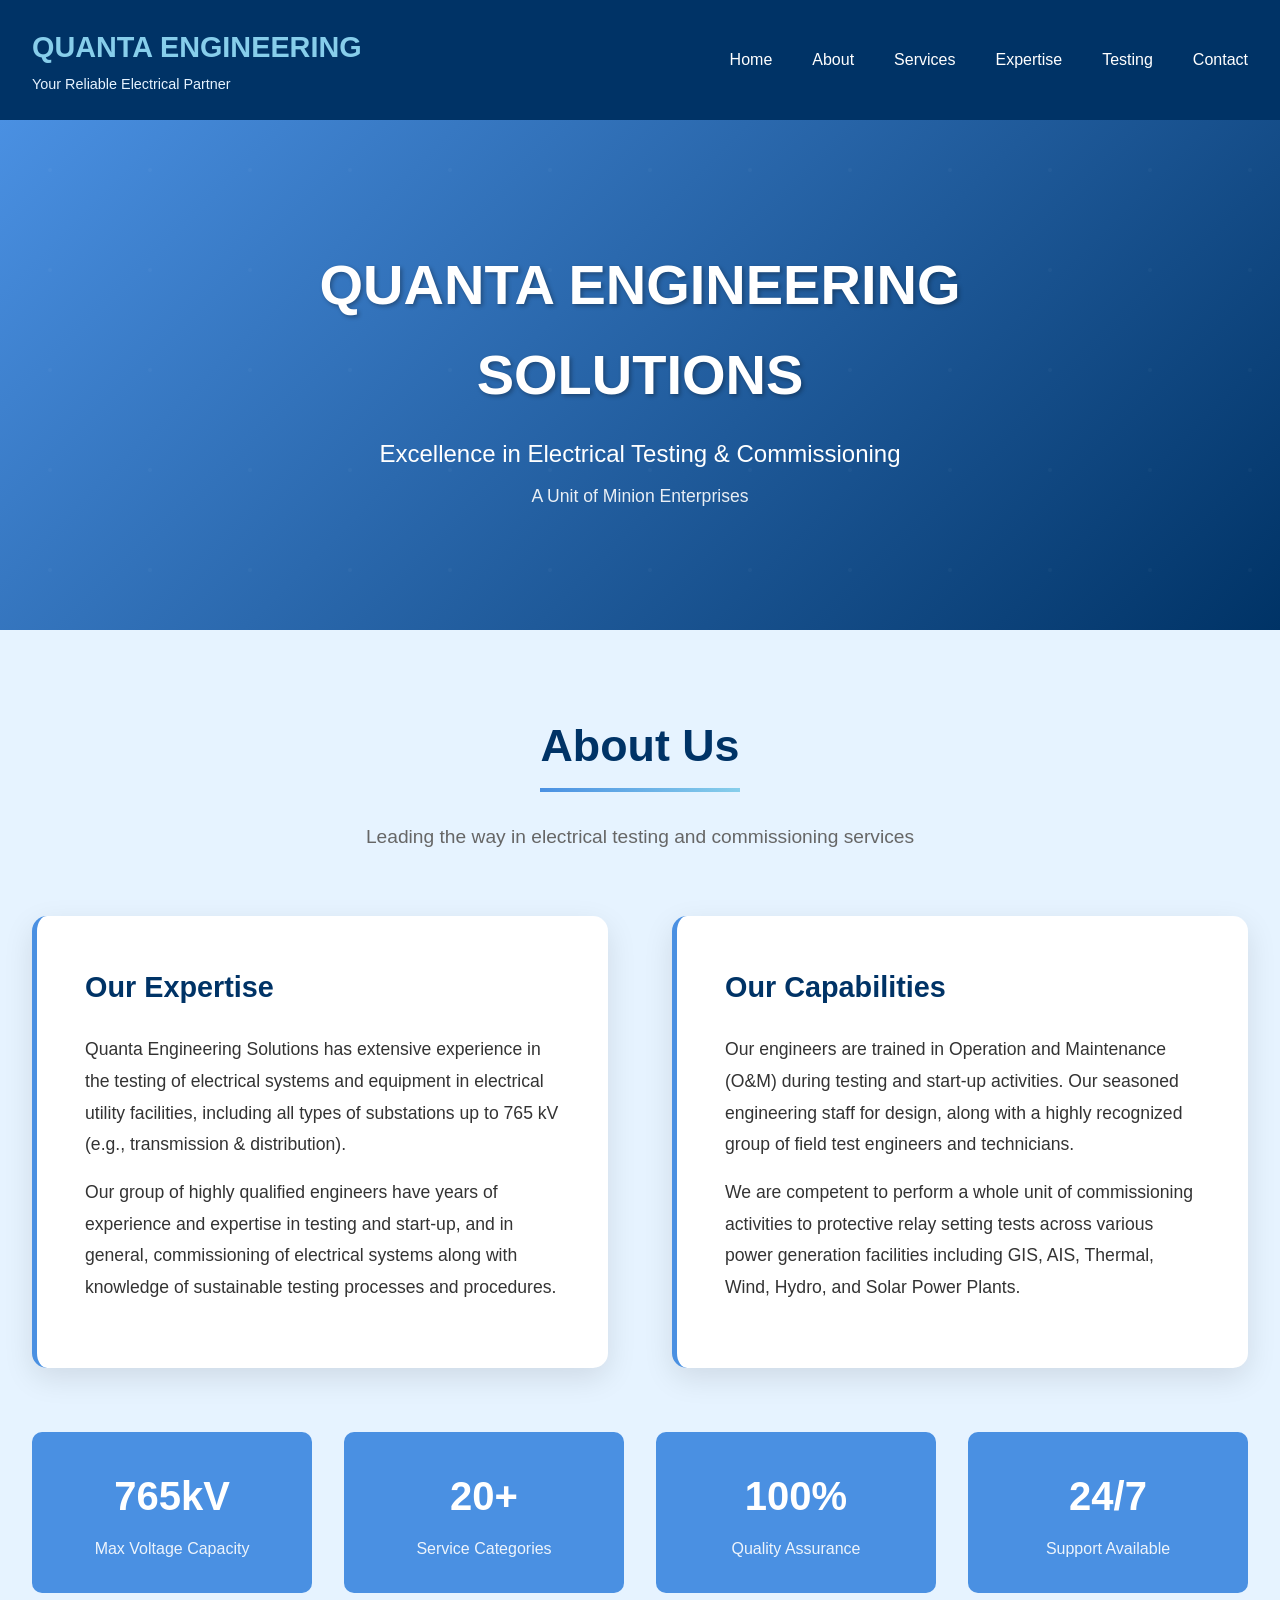
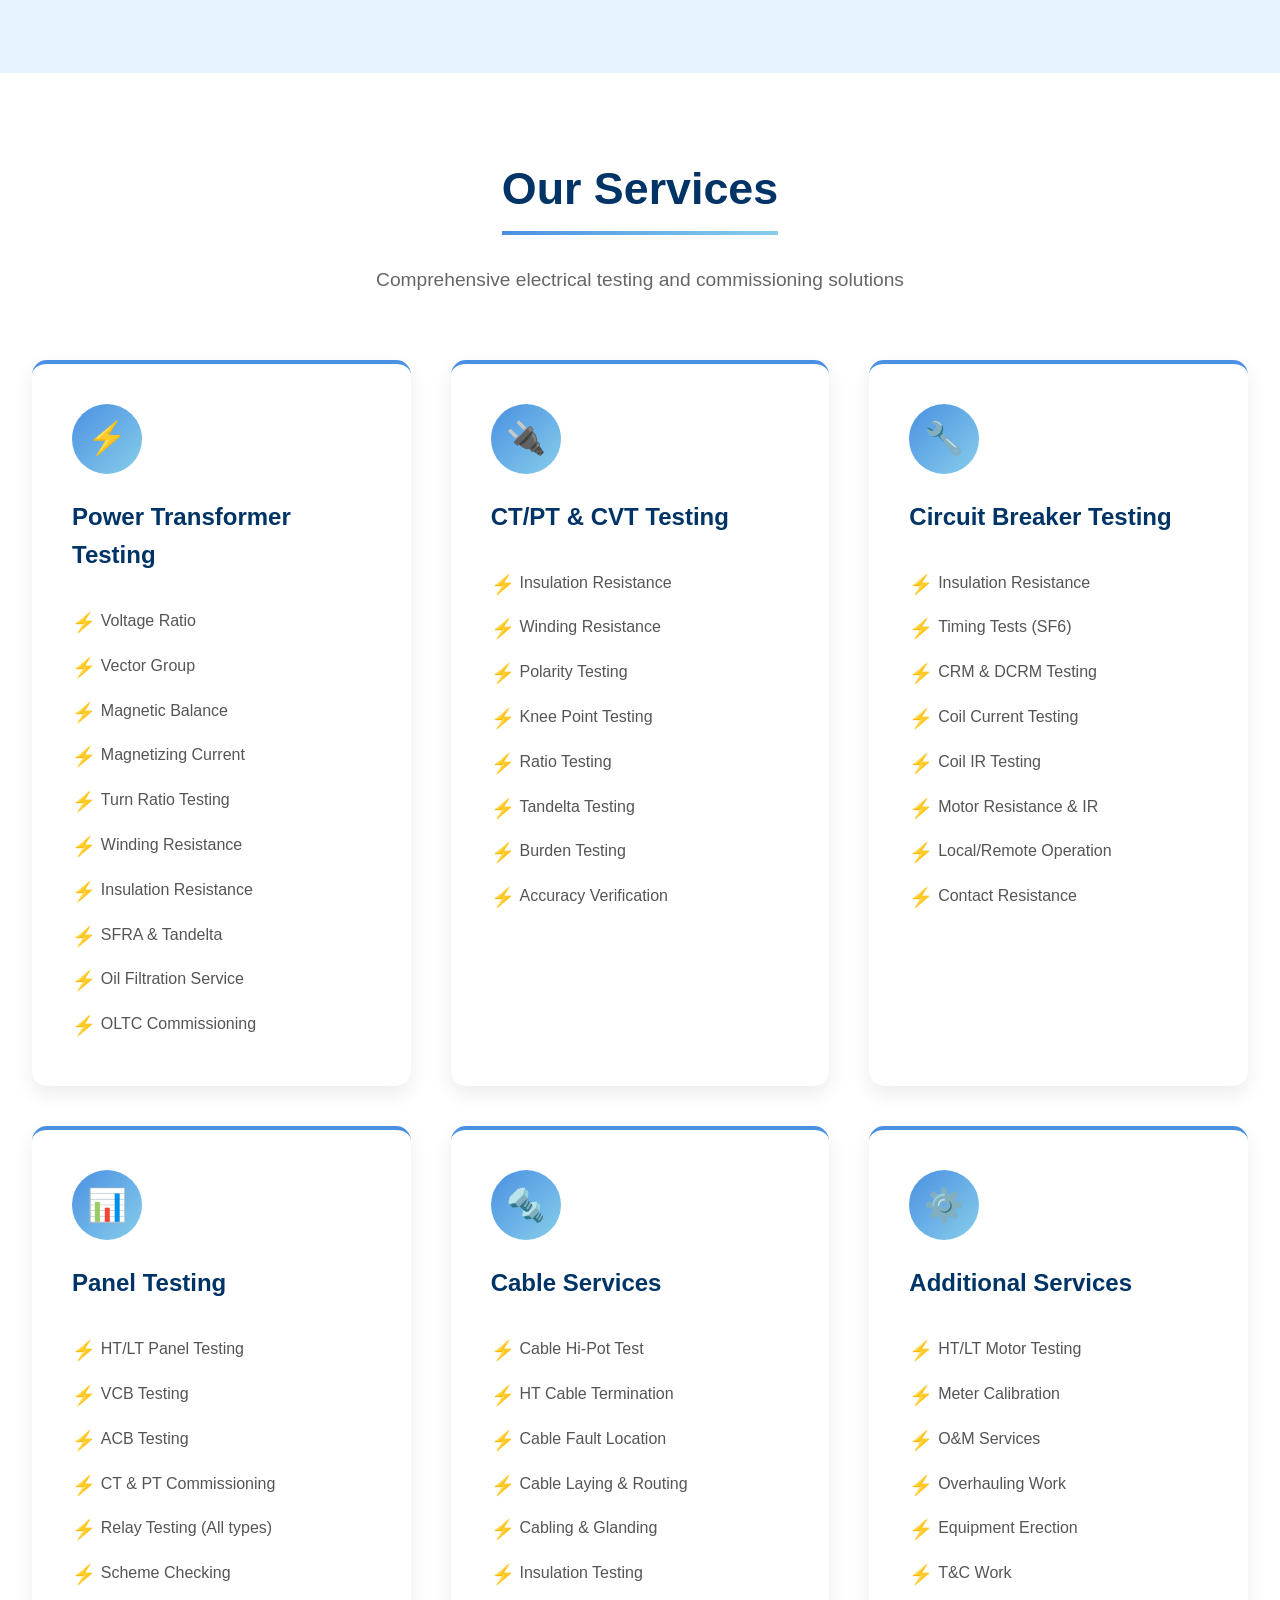
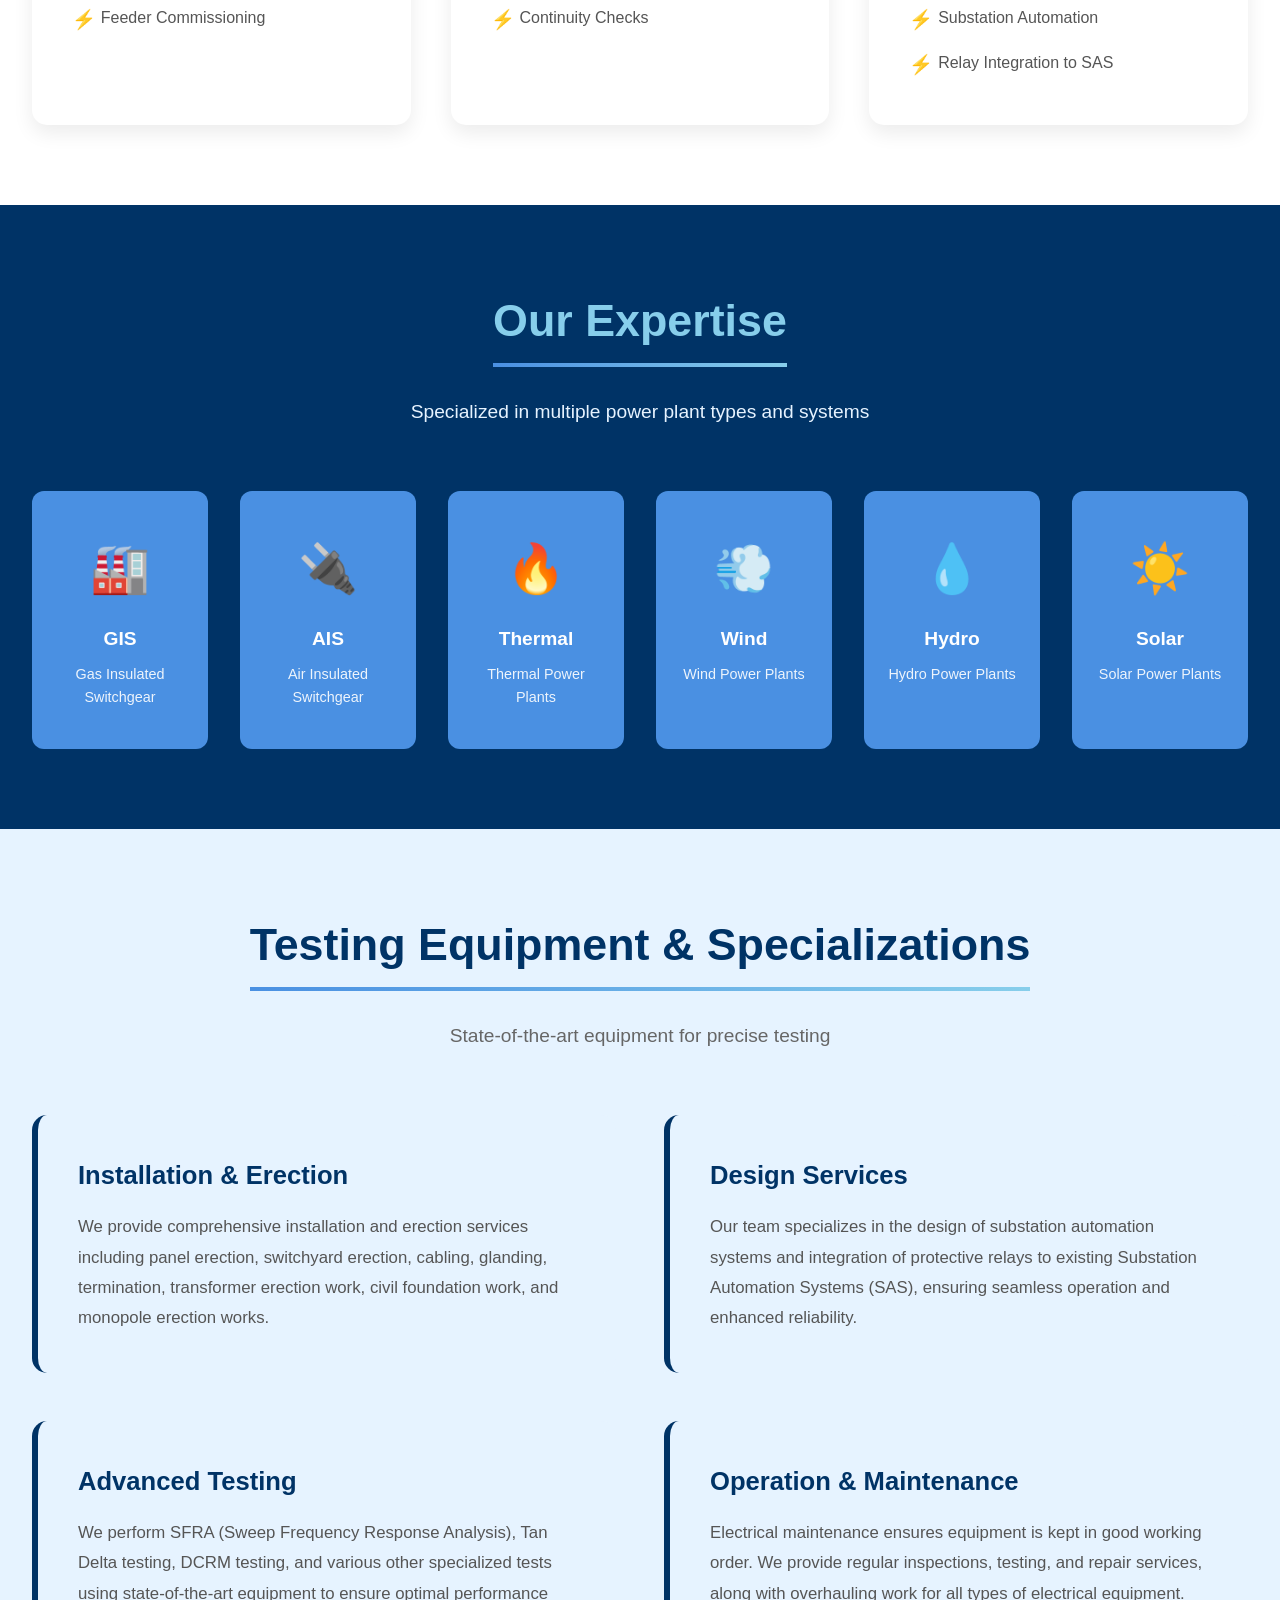
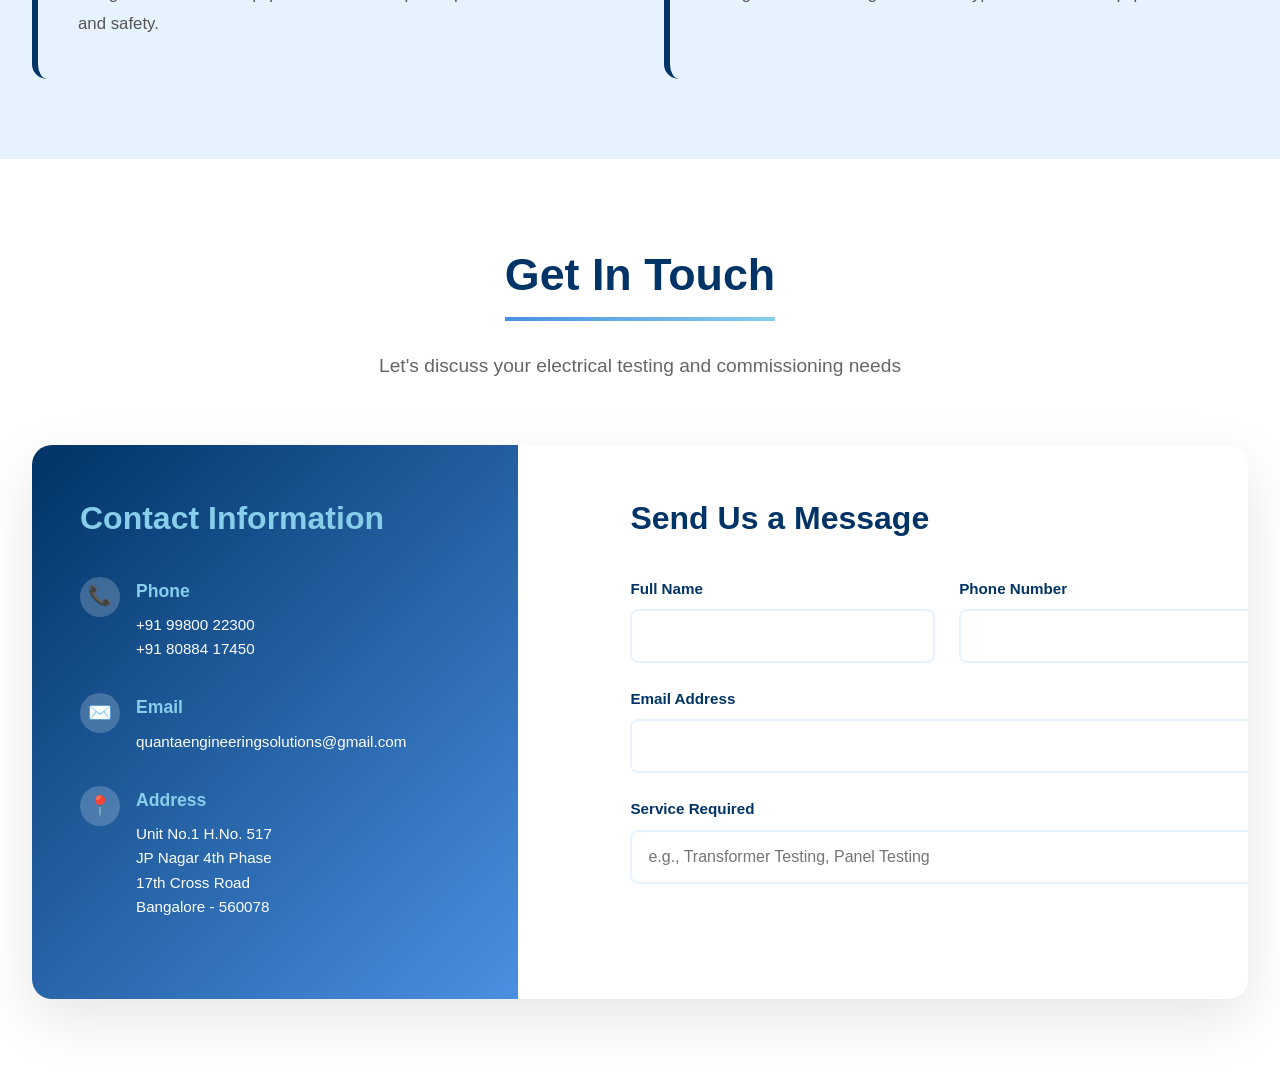
==== quanta_engineering_website.html @ c6c2fc0b "Add files via upload" ====
<!DOCTYPE html>
<html lang="en">
<head>
    <meta charset="UTF-8">
    <meta name="viewport" content="width=device-width, initial-scale=1.0">
    <title>Quanta Engineering Solutions - Your Reliable Electrical Partner</title>
    <style>
        * {
            margin: 0;
            padding: 0;
            box-sizing: border-box;
        }

        :root {
            --dark-blue: #003366;
            --light-blue: #4A90E2;
            --sky-blue: #87CEEB;
            --pale-blue: #E6F3FF;
            --white: #FFFFFF;
        }

        body {
            font-family: 'Segoe UI', Tahoma, Geneva, Verdana, sans-serif;
            line-height: 1.6;
            color: #333;
        }

        .header {
            background: var(--dark-blue);
            color: white;
            padding: 1.5rem 0;
            box-shadow: 0 4px 6px rgba(0,0,0,0.1);
        }

        .nav-container {
            max-width: 1400px;
            margin: 0 auto;
            padding: 0 2rem;
            display: flex;
            justify-content: space-between;
            align-items: center;
            flex-wrap: wrap;
        }

        .logo-section {
            display: flex;
            flex-direction: column;
        }

        .logo {
            font-size: 1.8rem;
            font-weight: bold;
            color: var(--sky-blue);
        }

        .tagline {
            font-size: 0.9rem;
            color: var(--pale-blue);
            margin-top: 0.2rem;
        }

        .nav-menu {
            display: flex;
            list-style: none;
            gap: 2.5rem;
        }

        .nav-menu a {
            color: white;
            text-decoration: none;
            font-weight: 500;
            transition: color 0.3s;
            padding: 0.5rem 0;
            border-bottom: 2px solid transparent;
        }

        .nav-menu a:hover {
            color: var(--sky-blue);
            border-bottom-color: var(--sky-blue);
        }

        .hero {
            background: linear-gradient(135deg, var(--light-blue) 0%, var(--dark-blue) 100%);
            color: white;
            padding: 120px 2rem;
            text-align: center;
            position: relative;
            overflow: hidden;
        }

        .hero::before {
            content: '';
            position: absolute;
            top: 0;
            left: 0;
            right: 0;
            bottom: 0;
            background: url('data:image/svg+xml,<svg width="100" height="100" xmlns="http://www.w3.org/2000/svg"><circle cx="50" cy="50" r="2" fill="rgba(255,255,255,0.1)"/></svg>');
            opacity: 0.3;
        }

        .hero-content {
            position: relative;
            z-index: 1;
            max-width: 900px;
            margin: 0 auto;
        }

        .hero h1 {
            font-size: 3.5rem;
            margin-bottom: 1rem;
            animation: slideInLeft 1s;
            text-shadow: 2px 2px 4px rgba(0,0,0,0.3);
        }

        .hero .subtitle {
            font-size: 1.5rem;
            margin-bottom: 0.5rem;
            animation: slideInRight 1s;
        }

        .hero .unit {
            font-size: 1.1rem;
            opacity: 0.9;
            animation: fadeIn 1.5s;
        }

        .section-alt {
            background: var(--pale-blue);
        }

        .section-dark {
            background: var(--dark-blue);
            color: white;
        }

        .section-light {
            background: white;
        }

        .container {
            max-width: 1400px;
            margin: 0 auto;
            padding: 5rem 2rem;
        }

        .section-header {
            text-align: center;
            margin-bottom: 4rem;
        }

        .section-title {
            font-size: 2.8rem;
            margin-bottom: 1rem;
            color: var(--dark-blue);
            position: relative;
            display: inline-block;
        }

        .section-dark .section-title {
            color: var(--sky-blue);
        }

        .section-title::after {
            content: '';
            position: absolute;
            bottom: -10px;
            left: 0;
            right: 0;
            height: 4px;
            background: linear-gradient(90deg, var(--light-blue), var(--sky-blue));
        }

        .section-subtitle {
            font-size: 1.2rem;
            color: #666;
            margin-top: 1.5rem;
        }

        .section-dark .section-subtitle {
            color: var(--pale-blue);
        }

        .about-layout {
            display: grid;
            grid-template-columns: 1fr 1fr;
            gap: 4rem;
            align-items: start;
        }

        .about-card {
            background: white;
            padding: 3rem;
            border-radius: 15px;
            box-shadow: 0 10px 30px rgba(0,0,0,0.1);
            border-left: 5px solid var(--light-blue);
            transition: transform 0.3s;
        }

        .about-card:hover {
            transform: translateY(-10px);
        }

        .about-card h3 {
            color: var(--dark-blue);
            font-size: 1.8rem;
            margin-bottom: 1.5rem;
        }

        .about-card p {
            font-size: 1.1rem;
            line-height: 1.8;
            margin-bottom: 1rem;
        }

        .stats-grid {
            display: grid;
            grid-template-columns: repeat(4, 1fr);
            gap: 2rem;
            margin-top: 4rem;
        }

        .stat-card {
            background: var(--light-blue);
            color: white;
            padding: 2rem;
            border-radius: 10px;
            text-align: center;
            transition: background 0.3s;
        }

        .stat-card:hover {
            background: var(--dark-blue);
        }

        .stat-number {
            font-size: 2.5rem;
            font-weight: bold;
            margin-bottom: 0.5rem;
        }

        .stat-label {
            font-size: 1rem;
            opacity: 0.9;
        }

        .services-layout {
            display: grid;
            grid-template-columns: repeat(3, 1fr);
            gap: 2.5rem;
        }

        .service-box {
            background: white;
            padding: 2.5rem;
            border-radius: 15px;
            box-shadow: 0 8px 20px rgba(0,0,0,0.08);
            transition: all 0.3s;
            border-top: 4px solid var(--light-blue);
        }

        .service-box:hover {
            transform: translateY(-15px);
            box-shadow: 0 15px 35px rgba(74, 144, 226, 0.3);
            border-top-color: var(--dark-blue);
        }

        .service-icon {
            width: 70px;
            height: 70px;
            background: linear-gradient(135deg, var(--light-blue), var(--sky-blue));
            border-radius: 50%;
            display: flex;
            align-items: center;
            justify-content: center;
            margin-bottom: 1.5rem;
            font-size: 2rem;
            color: white;
        }

        .service-box h3 {
            color: var(--dark-blue);
            font-size: 1.5rem;
            margin-bottom: 1.5rem;
        }

        .service-box ul {
            list-style: none;
            padding: 0;
        }

        .service-box li {
            padding: 0.6rem 0;
            padding-left: 1.8rem;
            position: relative;
            color: #555;
            font-size: 1rem;
        }

        .service-box li::before {
            content: '⚡';
            position: absolute;
            left: 0;
            color: var(--light-blue);
            font-size: 1.2rem;
        }

        .expertise-grid {
            display: grid;
            grid-template-columns: repeat(6, 1fr);
            gap: 2rem;
        }

        .expertise-box {
            background: var(--light-blue);
            padding: 2.5rem 1.5rem;
            border-radius: 12px;
            text-align: center;
            transition: all 0.3s;
            cursor: pointer;
        }

        .expertise-box:hover {
            background: var(--sky-blue);
            transform: scale(1.1);
        }

        .expertise-icon {
            font-size: 3rem;
            margin-bottom: 1rem;
        }

        .expertise-box h3 {
            font-size: 1.2rem;
            margin-bottom: 0.5rem;
        }

        .expertise-box p {
            font-size: 0.9rem;
            opacity: 0.9;
        }

        .testing-section {
            display: grid;
            grid-template-columns: 1fr 1fr;
            gap: 3rem;
            margin-top: 3rem;
        }

        .testing-card {
            background: var(--pale-blue);
            padding: 2.5rem;
            border-radius: 15px;
            border-left: 6px solid var(--dark-blue);
        }

        .testing-card h3 {
            color: var(--dark-blue);
            font-size: 1.6rem;
            margin-bottom: 1rem;
        }

        .testing-card p {
            color: #555;
            line-height: 1.8;
            font-size: 1.05rem;
        }

        .contact-wrapper {
            display: grid;
            grid-template-columns: 40% 60%;
            gap: 4rem;
            background: white;
            border-radius: 20px;
            overflow: hidden;
            box-shadow: 0 20px 60px rgba(0,0,0,0.1);
        }

        .contact-info-section {
            background: linear-gradient(135deg, var(--dark-blue), var(--light-blue));
            color: white;
            padding: 3rem;
            display: flex;
            flex-direction: column;
            justify-content: center;
        }

        .contact-info-section h3 {
            font-size: 2rem;
            margin-bottom: 2rem;
            color: var(--sky-blue);
        }

        .contact-detail {
            margin-bottom: 2rem;
            display: flex;
            align-items: start;
            gap: 1rem;
        }

        .contact-icon {
            width: 40px;
            height: 40px;
            background: rgba(255,255,255,0.2);
            border-radius: 50%;
            display: flex;
            align-items: center;
            justify-content: center;
            font-size: 1.2rem;
            flex-shrink: 0;
        }

        .contact-detail-content h4 {
            font-size: 1.1rem;
            margin-bottom: 0.5rem;
            color: var(--sky-blue);
        }

        .contact-detail-content p {
            font-size: 0.95rem;
            line-height: 1.6;
        }

        .contact-form-section {
            padding: 3rem;
        }

        .contact-form-section h3 {
            color: var(--dark-blue);
            font-size: 2rem;
            margin-bottom: 2rem;
        }

        .form-grid {
            display: grid;
            grid-template-columns: 1fr 1fr;
            gap: 1.5rem;
        }

        .form-group {
            margin-bottom: 1.5rem;
        }

        .form-group.full-width {
            grid-column: 1 / -1;
        }

        .form-group label {
            display: block;
            margin-bottom: 0.5rem;
            color: var(--dark-blue);
            font-weight: 600;
            font-size: 0.95rem;
        }

        .form-group input,
        .form-group textarea {
            width: 100%;
            padding: 1rem;
            border: 2px solid var(--pale-blue);
            border-radius: 8px;
            font-size: 1rem;
            transition: all 0.3s;
            font-family: inherit;
        }

        .form-group input:focus,
        .form-group textarea:focus {
            outline: none;
            border-color: var(--light-blue);
            box-shadow: 0 0 0 3px rgba(74, 144, 226, 0.1);
        }

        .form-group textarea {
            resize: vertical;
            min-height: 120px;
        }

        .submit-btn {
            background: linear-gradient(135deg, var(--light-blue), var(--dark-blue));
            color: white;
            padding: 1.2rem 3rem;
            border: none;
            border-radius: 8px;
            font-size: 1.1rem;
            font-weight: 600;
            cursor: pointer;
            transition: all 0.3s;
            width: 100%;
        }

        .submit-btn:hover {
            transform: translateY(-3px);
            box-shadow: 0 10px 25px rgba(74, 144, 226, 0.4);
        }

        .footer {
            background: var(--dark-blue);
            color: white;
            padding: 3rem 2rem;
        }

        .footer-content {
            max-width: 1400px;
            margin: 0 auto;
            text-align: center;
        }

        .footer-top {
            display: grid;
            grid-template-columns: repeat(3, 1fr);
            gap: 3rem;
            margin-bottom: 2rem;
            text-align: left;
        }

        .footer-section h4 {
            color: var(--sky-blue);
            margin-bottom: 1rem;
            font-size: 1.2rem;
        }

        .footer-section p,
        .footer-section li {
            font-size: 0.95rem;
            line-height: 1.8;
            opacity: 0.9;
        }

        .footer-section ul {
            list-style: none;
        }

        .footer-bottom {
            border-top: 1px solid rgba(255,255,255,0.1);
            padding-top: 2rem;
            margin-top: 2rem;
        }

        @keyframes slideInLeft {
            from {
                opacity: 0;
                transform: translateX(-50px);
            }
            to {
                opacity: 1;
                transform: translateX(0);
            }
        }

        @keyframes slideInRight {
            from {
                opacity: 0;
                transform: translateX(50px);
            }
            to {
                opacity: 1;
                transform: translateX(0);
            }
        }

        @keyframes fadeIn {
            from { opacity: 0; }
            to { opacity: 1; }
        }

        @media (max-width: 1200px) {
            .services-layout {
                grid-template-columns: repeat(2, 1fr);
            }
            
            .expertise-grid {
                grid-template-columns: repeat(3, 1fr);
            }
        }

        @media (max-width: 768px) {
            .nav-menu {
                gap: 1rem;
                font-size: 0.9rem;
            }

            .hero h1 {
                font-size: 2.2rem;
            }

            .hero .subtitle {
                font-size: 1.2rem;
            }

            .about-layout,
            .testing-section,
            .contact-wrapper {
                grid-template-columns: 1fr;
            }

            .services-layout {
                grid-template-columns: 1fr;
            }

            .stats-grid {
                grid-template-columns: repeat(2, 1fr);
            }

            .expertise-grid {
                grid-template-columns: repeat(2, 1fr);
            }

            .footer-top {
                grid-template-columns: 1fr;
            }

            .form-grid {
                grid-template-columns: 1fr;
            }
        }
    </style>
</head>
<body>
    <header class="header">
        <nav class="nav-container">
            <div class="logo-section">
                <div class="logo">QUANTA ENGINEERING</div>
                <div class="tagline">Your Reliable Electrical Partner</div>
            </div>
            <ul class="nav-menu">
                <li><a href="#home">Home</a></li>
                <li><a href="#about">About</a></li>
                <li><a href="#services">Services</a></li>
                <li><a href="#expertise">Expertise</a></li>
                <li><a href="#testing">Testing</a></li>
                <li><a href="#contact">Contact</a></li>
            </ul>
        </nav>
    </header>

    <section id="home" class="hero">
        <div class="hero-content">
            <h1>QUANTA ENGINEERING SOLUTIONS</h1>
            <p class="subtitle">Excellence in Electrical Testing & Commissioning</p>
            <p class="unit">A Unit of Minion Enterprises</p>
        </div>
    </section>

    <section id="about" class="section-alt">
        <div class="container">
            <div class="section-header">
                <h2 class="section-title">About Us</h2>
                <p class="section-subtitle">Leading the way in electrical testing and commissioning services</p>
            </div>
            
            <div class="about-layout">
                <div class="about-card">
                    <h3>Our Expertise</h3>
                    <p>Quanta Engineering Solutions has extensive experience in the testing of electrical systems and equipment in electrical utility facilities, including all types of substations up to 765 kV (e.g., transmission & distribution).</p>
                    <p>Our group of highly qualified engineers have years of experience and expertise in testing and start-up, and in general, commissioning of electrical systems along with knowledge of sustainable testing processes and procedures.</p>
                </div>

                <div class="about-card">
                    <h3>Our Capabilities</h3>
                    <p>Our engineers are trained in Operation and Maintenance (O&M) during testing and start-up activities. Our seasoned engineering staff for design, along with a highly recognized group of field test engineers and technicians.</p>
                    <p>We are competent to perform a whole unit of commissioning activities to protective relay setting tests across various power generation facilities including GIS, AIS, Thermal, Wind, Hydro, and Solar Power Plants.</p>
                </div>
            </div>

            <div class="stats-grid">
                <div class="stat-card">
                    <div class="stat-number">765kV</div>
                    <div class="stat-label">Max Voltage Capacity</div>
                </div>
                <div class="stat-card">
                    <div class="stat-number">20+</div>
                    <div class="stat-label">Service Categories</div>
                </div>
                <div class="stat-card">
                    <div class="stat-number">100%</div>
                    <div class="stat-label">Quality Assurance</div>
                </div>
                <div class="stat-card">
                    <div class="stat-number">24/7</div>
                    <div class="stat-label">Support Available</div>
                </div>
            </div>
        </div>
    </section>

    <section id="services" class="section-light">
        <div class="container">
            <div class="section-header">
                <h2 class="section-title">Our Services</h2>
                <p class="section-subtitle">Comprehensive electrical testing and commissioning solutions</p>
            </div>

            <div class="services-layout">
                <div class="service-box">
                    <div class="service-icon">⚡</div>
                    <h3>Power Transformer Testing</h3>
                    <ul>
                        <li>Voltage Ratio</li>
                        <li>Vector Group</li>
                        <li>Magnetic Balance</li>
                        <li>Magnetizing Current</li>
                        <li>Turn Ratio Testing</li>
                        <li>Winding Resistance</li>
                        <li>Insulation Resistance</li>
                        <li>SFRA & Tandelta</li>
                        <li>Oil Filtration Service</li>
                        <li>OLTC Commissioning</li>
                    </ul>
                </div>

                <div class="service-box">
                    <div class="service-icon">🔌</div>
                    <h3>CT/PT & CVT Testing</h3>
                    <ul>
                        <li>Insulation Resistance</li>
                        <li>Winding Resistance</li>
                        <li>Polarity Testing</li>
                        <li>Knee Point Testing</li>
                        <li>Ratio Testing</li>
                        <li>Tandelta Testing</li>
                        <li>Burden Testing</li>
                        <li>Accuracy Verification</li>
                    </ul>
                </div>

                <div class="service-box">
                    <div class="service-icon">🔧</div>
                    <h3>Circuit Breaker Testing</h3>
                    <ul>
                        <li>Insulation Resistance</li>
                        <li>Timing Tests (SF6)</li>
                        <li>CRM & DCRM Testing</li>
                        <li>Coil Current Testing</li>
                        <li>Coil IR Testing</li>
                        <li>Motor Resistance & IR</li>
                        <li>Local/Remote Operation</li>
                        <li>Contact Resistance</li>
                    </ul>
                </div>

                <div class="service-box">
                    <div class="service-icon">📊</div>
                    <h3>Panel Testing</h3>
                    <ul>
                        <li>HT/LT Panel Testing</li>
                        <li>VCB Testing</li>
                        <li>ACB Testing</li>
                        <li>CT & PT Commissioning</li>
                        <li>Relay Testing (All types)</li>
                        <li>Scheme Checking</li>
                        <li>Feeder Commissioning</li>
                    </ul>
                </div>

                <div class="service-box">
                    <div class="service-icon">🔩</div>
                    <h3>Cable Services</h3>
                    <ul>
                        <li>Cable Hi-Pot Test</li>
                        <li>HT Cable Termination</li>
                        <li>Cable Fault Location</li>
                        <li>Cable Laying & Routing</li>
                        <li>Cabling & Glanding</li>
                        <li>Insulation Testing</li>
                        <li>Continuity Checks</li>
                    </ul>
                </div>

                <div class="service-box">
                    <div class="service-icon">⚙️</div>
                    <h3>Additional Services</h3>
                    <ul>
                        <li>HT/LT Motor Testing</li>
                        <li>Meter Calibration</li>
                        <li>O&M Services</li>
                        <li>Overhauling Work</li>
                        <li>Equipment Erection</li>
                        <li>T&C Work</li>
                        <li>Substation Automation</li>
                        <li>Relay Integration to SAS</li>
                    </ul>
                </div>
            </div>
        </div>
    </section>

    <section id="expertise" class="section-dark">
        <div class="container">
            <div class="section-header">
                <h2 class="section-title">Our Expertise</h2>
                <p class="section-subtitle">Specialized in multiple power plant types and systems</p>
            </div>

            <div class="expertise-grid">
                <div class="expertise-box">
                    <div class="expertise-icon">🏭</div>
                    <h3>GIS</h3>
                    <p>Gas Insulated Switchgear</p>
                </div>
                <div class="expertise-box">
                    <div class="expertise-icon">🔌</div>
                    <h3>AIS</h3>
                    <p>Air Insulated Switchgear</p>
                </div>
                <div class="expertise-box">
                    <div class="expertise-icon">🔥</div>
                    <h3>Thermal</h3>
                    <p>Thermal Power Plants</p>
                </div>
                <div class="expertise-box">
                    <div class="expertise-icon">💨</div>
                    <h3>Wind</h3>
                    <p>Wind Power Plants</p>
                </div>
                <div class="expertise-box">
                    <div class="expertise-icon">💧</div>
                    <h3>Hydro</h3>
                    <p>Hydro Power Plants</p>
                </div>
                <div class="expertise-box">
                    <div class="expertise-icon">☀️</div>
                    <h3>Solar</h3>
                    <p>Solar Power Plants</p>
                </div>
            </div>
        </div>
    </section>

    <section id="testing" class="section-alt">
        <div class="container">
            <div class="section-header">
                <h2 class="section-title">Testing Equipment & Specializations</h2>
                <p class="section-subtitle">State-of-the-art equipment for precise testing</p>
            </div>

            <div class="testing-section">
                <div class="testing-card">
                    <h3>Installation & Erection</h3>
                    <p>We provide comprehensive installation and erection services including panel erection, switchyard erection, cabling, glanding, termination, transformer erection work, civil foundation work, and monopole erection works.</p>
                </div>

                <div class="testing-card">
                    <h3>Design Services</h3>
                    <p>Our team specializes in the design of substation automation systems and integration of protective relays to existing Substation Automation Systems (SAS), ensuring seamless operation and enhanced reliability.</p>
                </div>

                <div class="testing-card">
                    <h3>Advanced Testing</h3>
                    <p>We perform SFRA (Sweep Frequency Response Analysis), Tan Delta testing, DCRM testing, and various other specialized tests using state-of-the-art equipment to ensure optimal performance and safety.</p>
                </div>

                <div class="testing-card">
                    <h3>Operation & Maintenance</h3>
                    <p>Electrical maintenance ensures equipment is kept in good working order. We provide regular inspections, testing, and repair services, along with overhauling work for all types of electrical equipment.</p>
                </div>
            </div>
        </div>
    </section>

    <section id="contact" class="section-light">
        <div class="container">
            <div class="section-header">
                <h2 class="section-title">Get In Touch</h2>
                <p class="section-subtitle">Let's discuss your electrical testing and commissioning needs</p>
            </div>

            <div class="contact-wrapper">
                <div class="contact-info-section">
                    <h3>Contact Information</h3>
                    
                    <div class="contact-detail">
                        <div class="contact-icon">📞</div>
                        <div class="contact-detail-content">
                            <h4>Phone</h4>
                            <p>+91 99800 22300<br>+91 80884 17450</p>
                        </div>
                    </div>

                    <div class="contact-detail">
                        <div class="contact-icon">✉️</div>
                        <div class="contact-detail-content">
                            <h4>Email</h4>
                            <p>quantaengineeringsolutions@gmail.com</p>
                        </div>
                    </div>

                    <div class="contact-detail">
                        <div class="contact-icon">📍</div>
                        <div class="contact-detail-content">
                            <h4>Address</h4>
                            <p>Unit No.1 H.No. 517<br>
                            JP Nagar 4th Phase<br>
                            17th Cross Road<br>
                            Bangalore - 560078</p>
                        </div>
                    </div>
                </div>

                <div class="contact-form-section">
                    <h3>Send Us a Message</h3>
                    <form id="contactForm">
                        <div class="form-grid">
                            <div class="form-group">
                                <label for="name">Full Name</label>
                                <input type="text" id="name" name="name" required>
                            </div>
                            <div class="form-group">
                                <label for="phone">Phone Number</label>
                                <input type="tel" id="phone" name="phone" required>
                            </div>
                        </div>
                        
                        <div class="form-group full-width">
                            <label for="email">Email Address</label>
                            <input type="email" id="email" name="email" required>
                        </div>
                        
                        <div class="form-group full-width">
                            <label for="service">Service Required</label>
                            <input type="text" id="service" name="service" placeholder="e.g., Transformer Testing, Panel Testing">
                        </div>
                        
                        <div class="form-group full-width
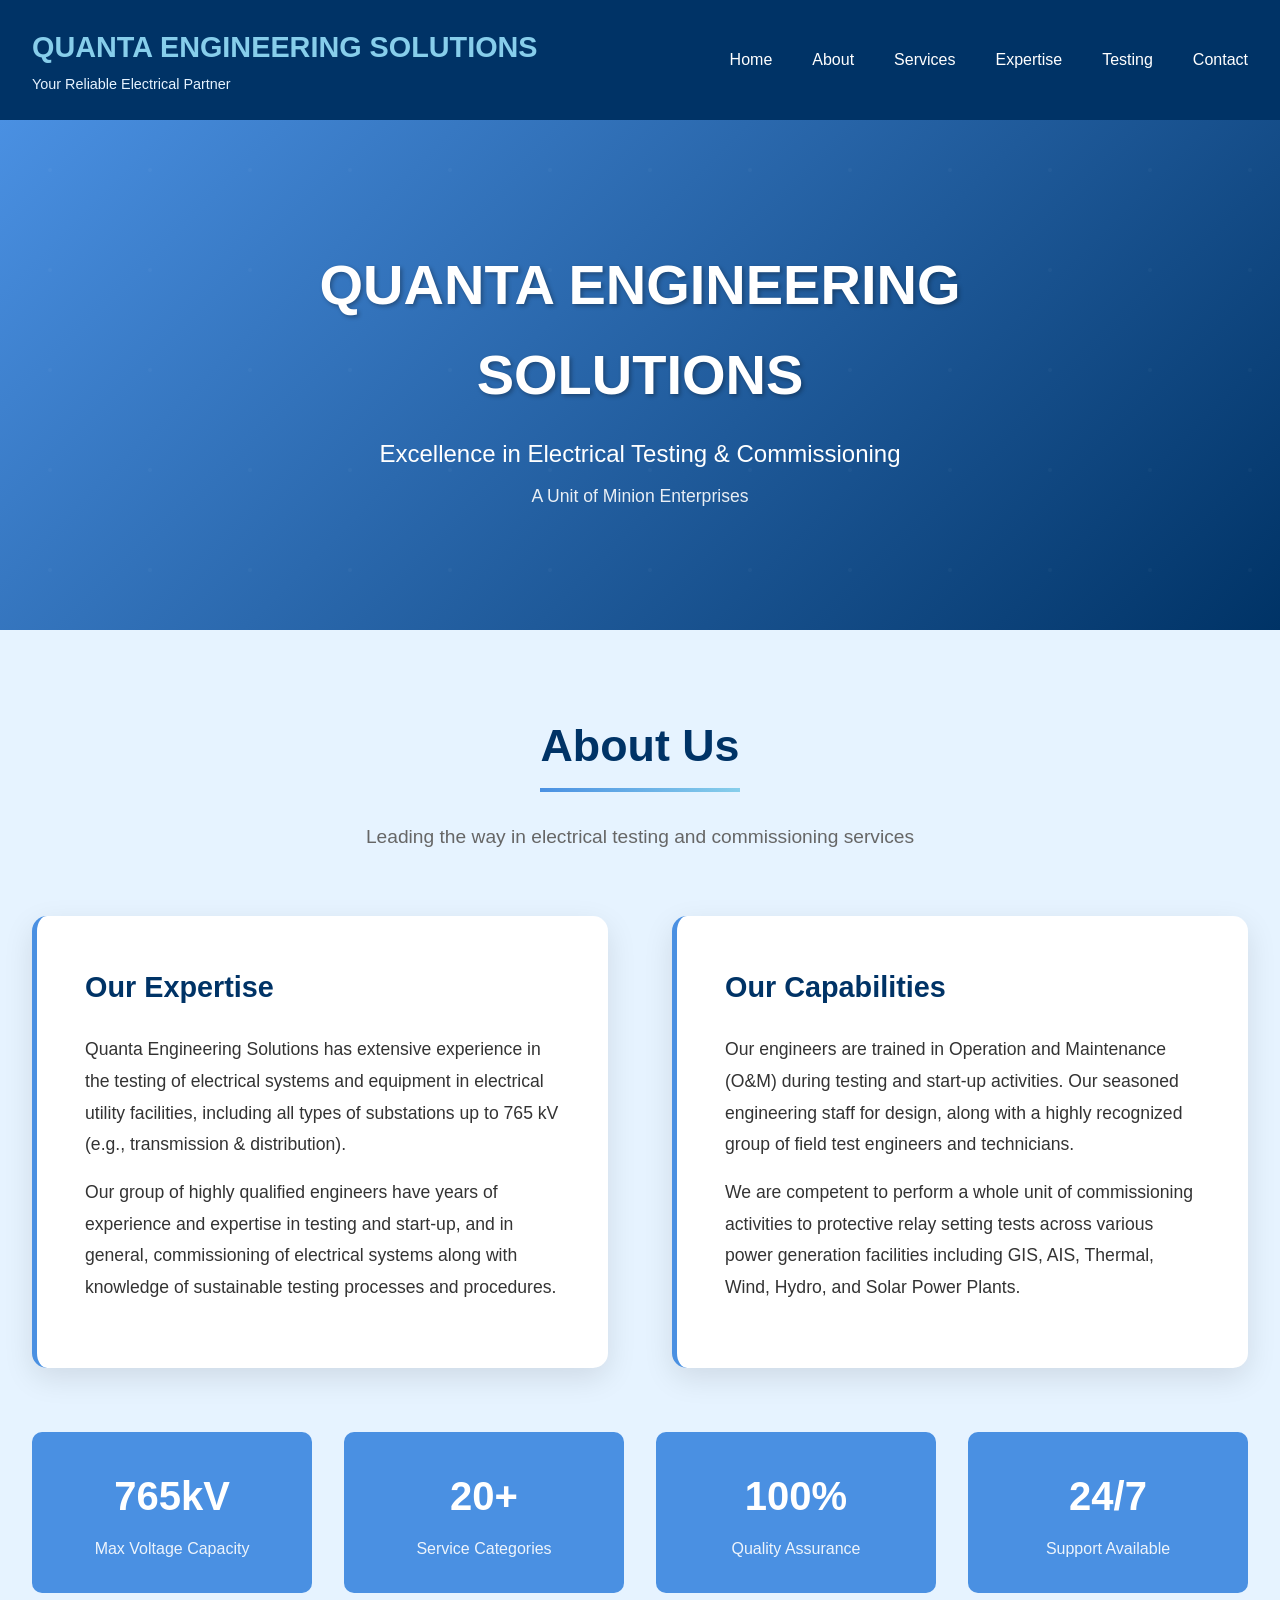
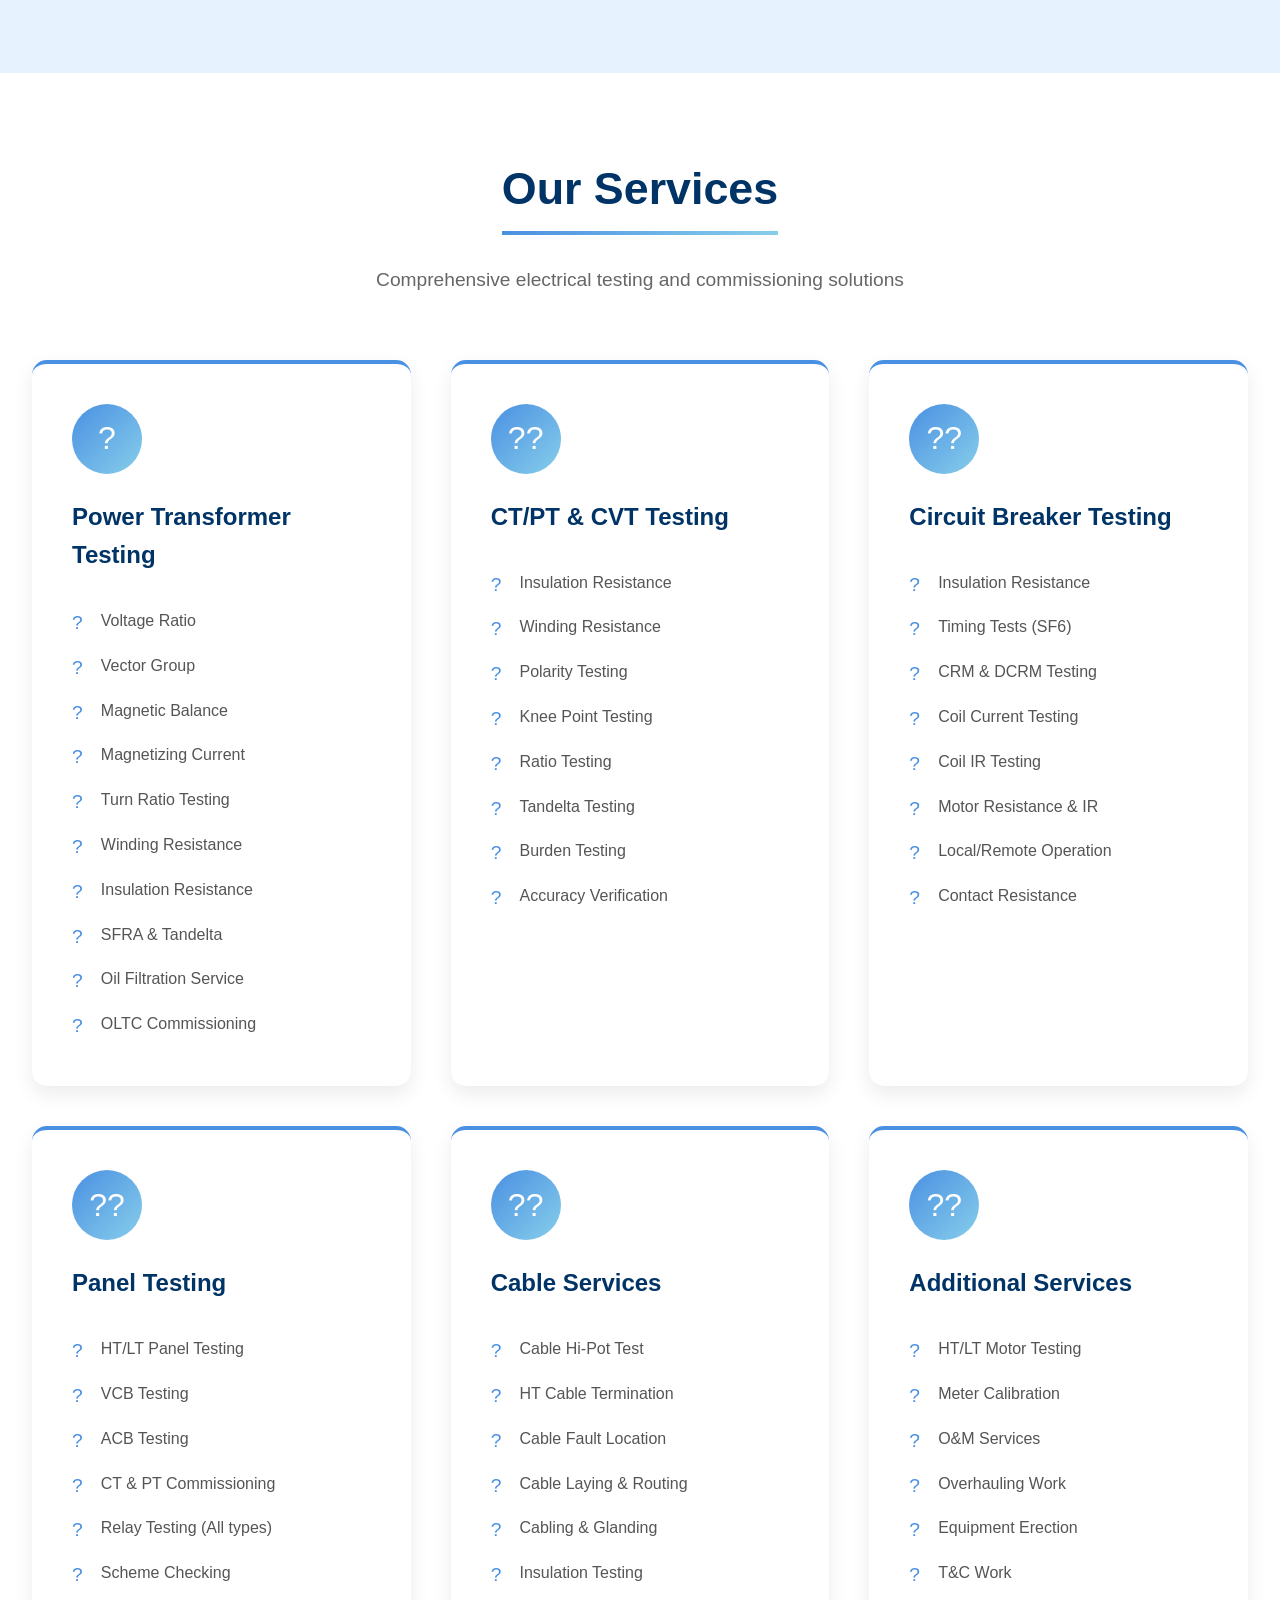
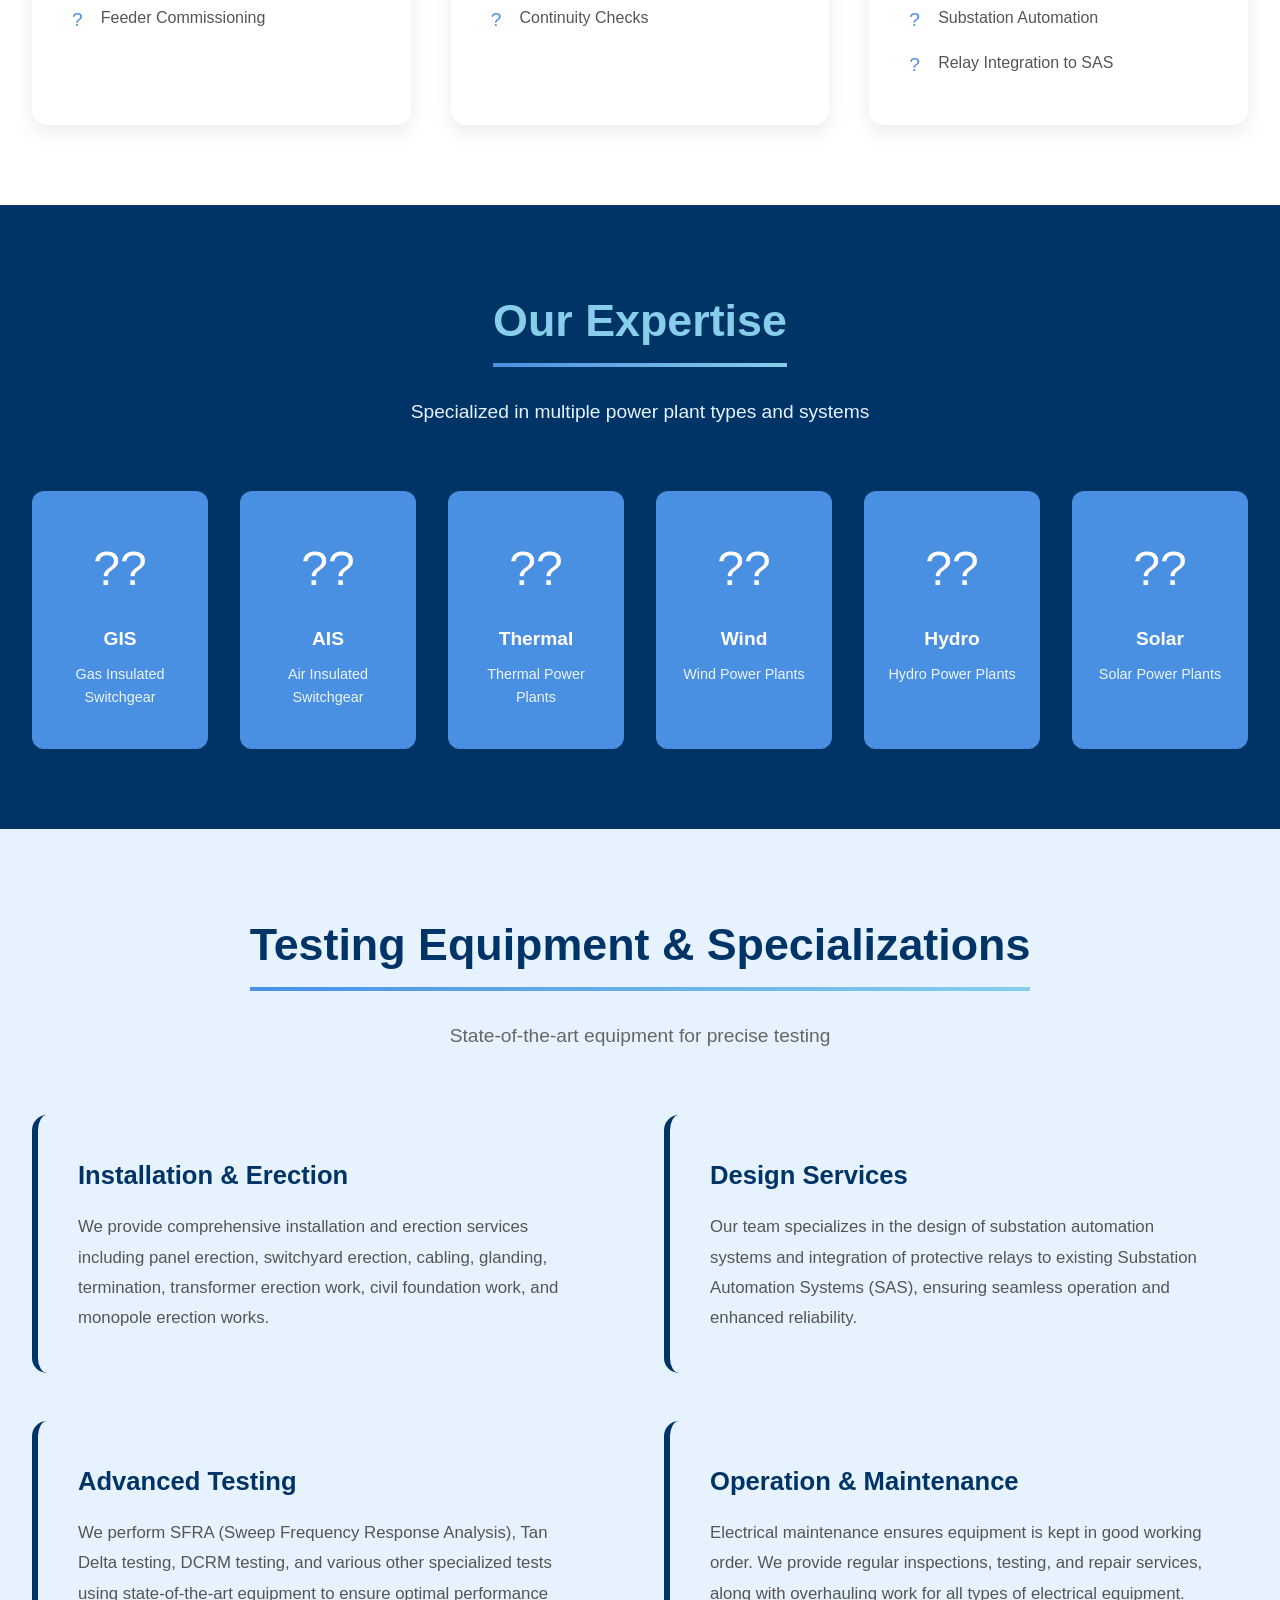
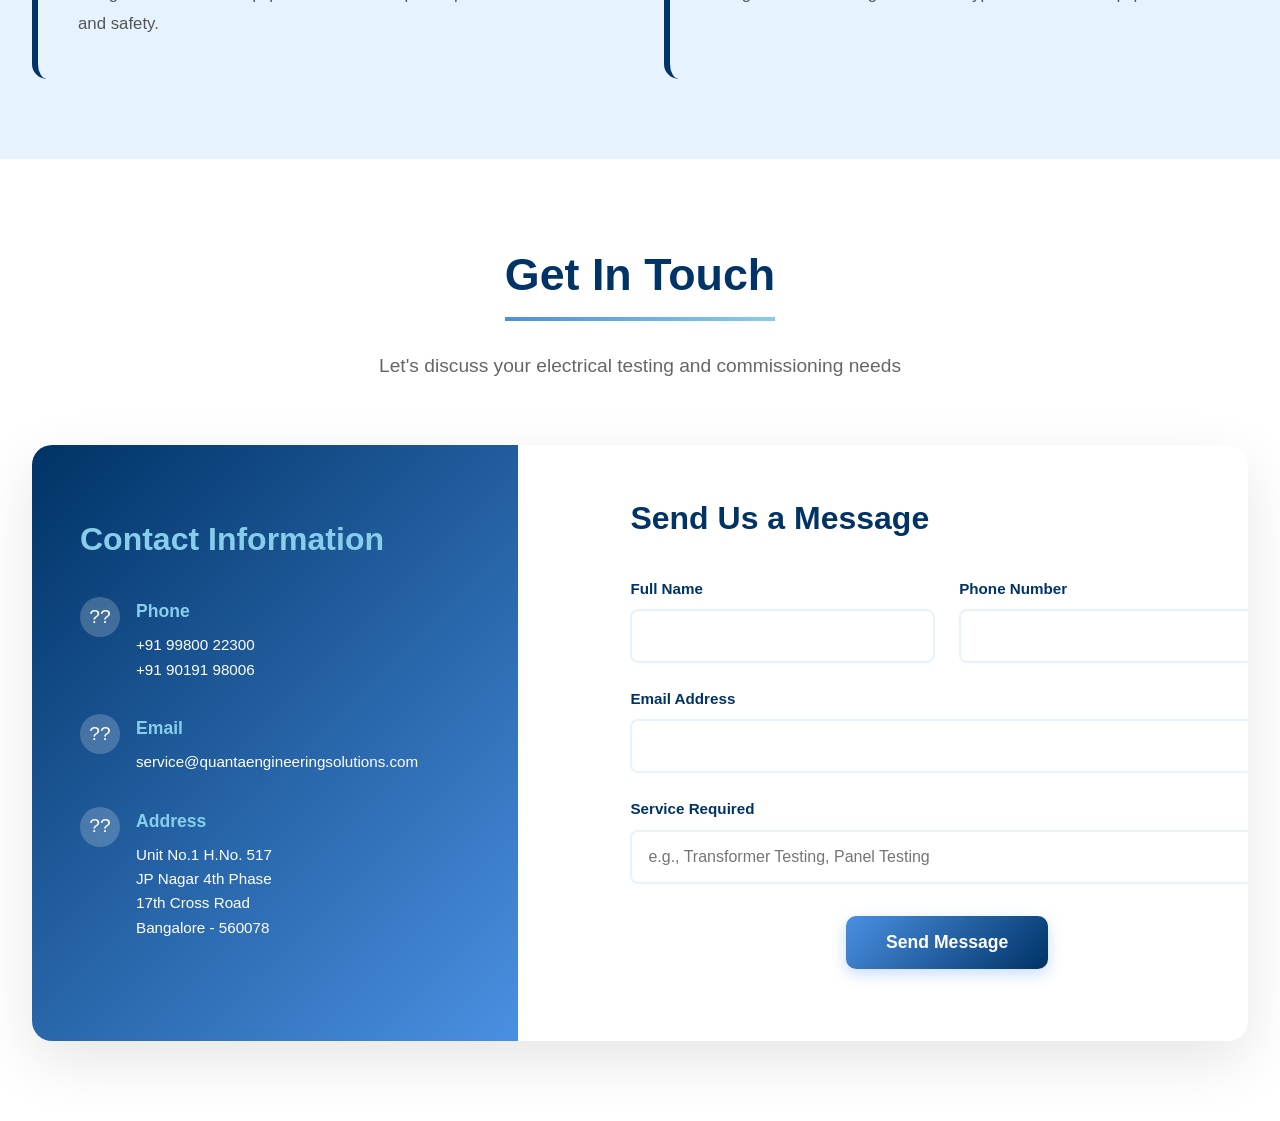
==== commit 82a220cc: "Update quanta_engineering_website.html" ====
--- a/quanta_engineering_website.html
+++ b/quanta_engineering_website.html
@@ -298,7 +298,7 @@
         }
 
         .service-box li::before {
-            content: '⚡';
+            content: '?';
             position: absolute;
             left: 0;
             color: var(--light-blue);
@@ -476,22 +476,25 @@
             min-height: 120px;
         }
 
-        .submit-btn {
-            background: linear-gradient(135deg, var(--light-blue), var(--dark-blue));
-            color: white;
-            padding: 1.2rem 3rem;
-            border: none;
-            border-radius: 8px;
-            font-size: 1.1rem;
-            font-weight: 600;
-            cursor: pointer;
-            transition: all 0.3s;
-            width: 100%;
-        }
-
-        .submit-btn:hover {
-            transform: translateY(-3px);
-            box-shadow: 0 10px 25px rgba(74, 144, 226, 0.4);
+.submit-btn-centered {
+    background: linear-gradient(135deg, var(--light-blue), var(--dark-blue));
+    color: white;
+    padding: 1rem 2.5rem;
+    border: none;
+    border-radius: 10px;
+    font-size: 1.1rem;
+    font-weight: 600;
+    cursor: pointer;
+    transition: all 0.4s ease;
+    width: auto;           /* width based on content */
+    display: inline-block; /* allows centering */
+    box-shadow: 0 5px 15px rgba(74,144,226,0.3);
+}
+
+.submit-btn-centered:hover {
+    transform: translateY(-3px) scale(1.05);
+    box-shadow: 0 10px 25px rgba(74,144,226,0.6);
+}
         }
 
         .footer {
@@ -620,7 +623,7 @@
     <header class="header">
         <nav class="nav-container">
             <div class="logo-section">
-                <div class="logo">QUANTA ENGINEERING</div>
+                <div class="logo">QUANTA ENGINEERING SOLUTIONS</div>
                 <div class="tagline">Your Reliable Electrical Partner</div>
             </div>
             <ul class="nav-menu">
@@ -693,7 +696,7 @@
 
             <div class="services-layout">
                 <div class="service-box">
-                    <div class="service-icon">⚡</div>
+                    <div class="service-icon">?</div>
                     <h3>Power Transformer Testing</h3>
                     <ul>
                         <li>Voltage Ratio</li>
@@ -710,7 +713,7 @@
                 </div>
 
                 <div class="service-box">
-                    <div class="service-icon">🔌</div>
+                    <div class="service-icon">??</div>
                     <h3>CT/PT & CVT Testing</h3>
                     <ul>
                         <li>Insulation Resistance</li>
@@ -725,7 +728,7 @@
                 </div>
 
                 <div class="service-box">
-                    <div class="service-icon">🔧</div>
+                    <div class="service-icon">??</div>
                     <h3>Circuit Breaker Testing</h3>
                     <ul>
                         <li>Insulation Resistance</li>
@@ -740,7 +743,7 @@
                 </div>
 
                 <div class="service-box">
-                    <div class="service-icon">📊</div>
+                    <div class="service-icon">??</div>
                     <h3>Panel Testing</h3>
                     <ul>
                         <li>HT/LT Panel Testing</li>
@@ -754,7 +757,7 @@
                 </div>
 
                 <div class="service-box">
-                    <div class="service-icon">🔩</div>
+                    <div class="service-icon">??</div>
                     <h3>Cable Services</h3>
                     <ul>
                         <li>Cable Hi-Pot Test</li>
@@ -768,7 +771,7 @@
                 </div>
 
                 <div class="service-box">
-                    <div class="service-icon">⚙️</div>
+                    <div class="service-icon">??</div>
                     <h3>Additional Services</h3>
                     <ul>
                         <li>HT/LT Motor Testing</li>
@@ -794,32 +797,32 @@
 
             <div class="expertise-grid">
                 <div class="expertise-box">
-                    <div class="expertise-icon">🏭</div>
+                    <div class="expertise-icon">??</div>
                     <h3>GIS</h3>
                     <p>Gas Insulated Switchgear</p>
                 </div>
                 <div class="expertise-box">
-                    <div class="expertise-icon">🔌</div>
+                    <div class="expertise-icon">??</div>
                     <h3>AIS</h3>
                     <p>Air Insulated Switchgear</p>
                 </div>
                 <div class="expertise-box">
-                    <div class="expertise-icon">🔥</div>
+                    <div class="expertise-icon">??</div>
                     <h3>Thermal</h3>
                     <p>Thermal Power Plants</p>
                 </div>
                 <div class="expertise-box">
-                    <div class="expertise-icon">💨</div>
+                    <div class="expertise-icon">??</div>
                     <h3>Wind</h3>
                     <p>Wind Power Plants</p>
                 </div>
                 <div class="expertise-box">
-                    <div class="expertise-icon">💧</div>
+                    <div class="expertise-icon">??</div>
                     <h3>Hydro</h3>
                     <p>Hydro Power Plants</p>
                 </div>
                 <div class="expertise-box">
-                    <div class="expertise-icon">☀️</div>
+                    <div class="expertise-icon">??</div>
                     <h3>Solar</h3>
                     <p>Solar Power Plants</p>
                 </div>
@@ -870,23 +873,23 @@
                     <h3>Contact Information</h3>
                     
                     <div class="contact-detail">
-                        <div class="contact-icon">📞</div>
+                        <div class="contact-icon">??</div>
                         <div class="contact-detail-content">
                             <h4>Phone</h4>
-                            <p>+91 99800 22300<br>+91 80884 17450</p>
+                            <p>+91 99800 22300<br>+91 90191 98006</p>
                         </div>
                     </div>
 
                     <div class="contact-detail">
-                        <div class="contact-icon">✉️</div>
+                        <div class="contact-icon">??</div>
                         <div class="contact-detail-content">
                             <h4>Email</h4>
-                            <p>quantaengineeringsolutions@gmail.com</p>
+                            <p>service@quantaengineeringsolutions.com</p>
                         </div>
                     </div>
 
                     <div class="contact-detail">
-                        <div class="contact-icon">📍</div>
+                        <div class="contact-icon">??</div>
                         <div class="contact-detail-content">
                             <h4>Address</h4>
                             <p>Unit No.1 H.No. 517<br>
@@ -921,4 +924,32 @@
                             <input type="text" id="service" name="service" placeholder="e.g., Transformer Testing, Panel Testing">
                         </div>
                         
-                        <div class="form-group full-width+<div class="form-group full-width" style="margin-top: 2rem; text-align: center;">
+    <button type="submit" class="submit-btn-centered">Send Message</button>
+</div>
+
+<!-- ✅ EmailJS -->
+<script src="https://cdn.emailjs.com/dist/email.min.js"></script>
+<script>
+   (function(){
+      emailjs.init("ipddUcfuhSm67v2JJ");
+   })();
+
+   document.getElementById('contactForm').addEventListener('submit', function(e) {
+       e.preventDefault();
+
+       const formData = {
+           name: document.getElementById('name').value,
+           phone: document.getElementById('phone').value,
+           email: document.getElementById('email').value,
+           service: document.getElementById('service').value
+       };
+
+       emailjs.send('service_q6ga807', 'template_js61yig', formData)
+           .then(() => alert('✅ Message sent successfully!'),
+                 err => alert('❌ Failed to send message.'));
+   });
+</script>
+
+</body>
+</html>
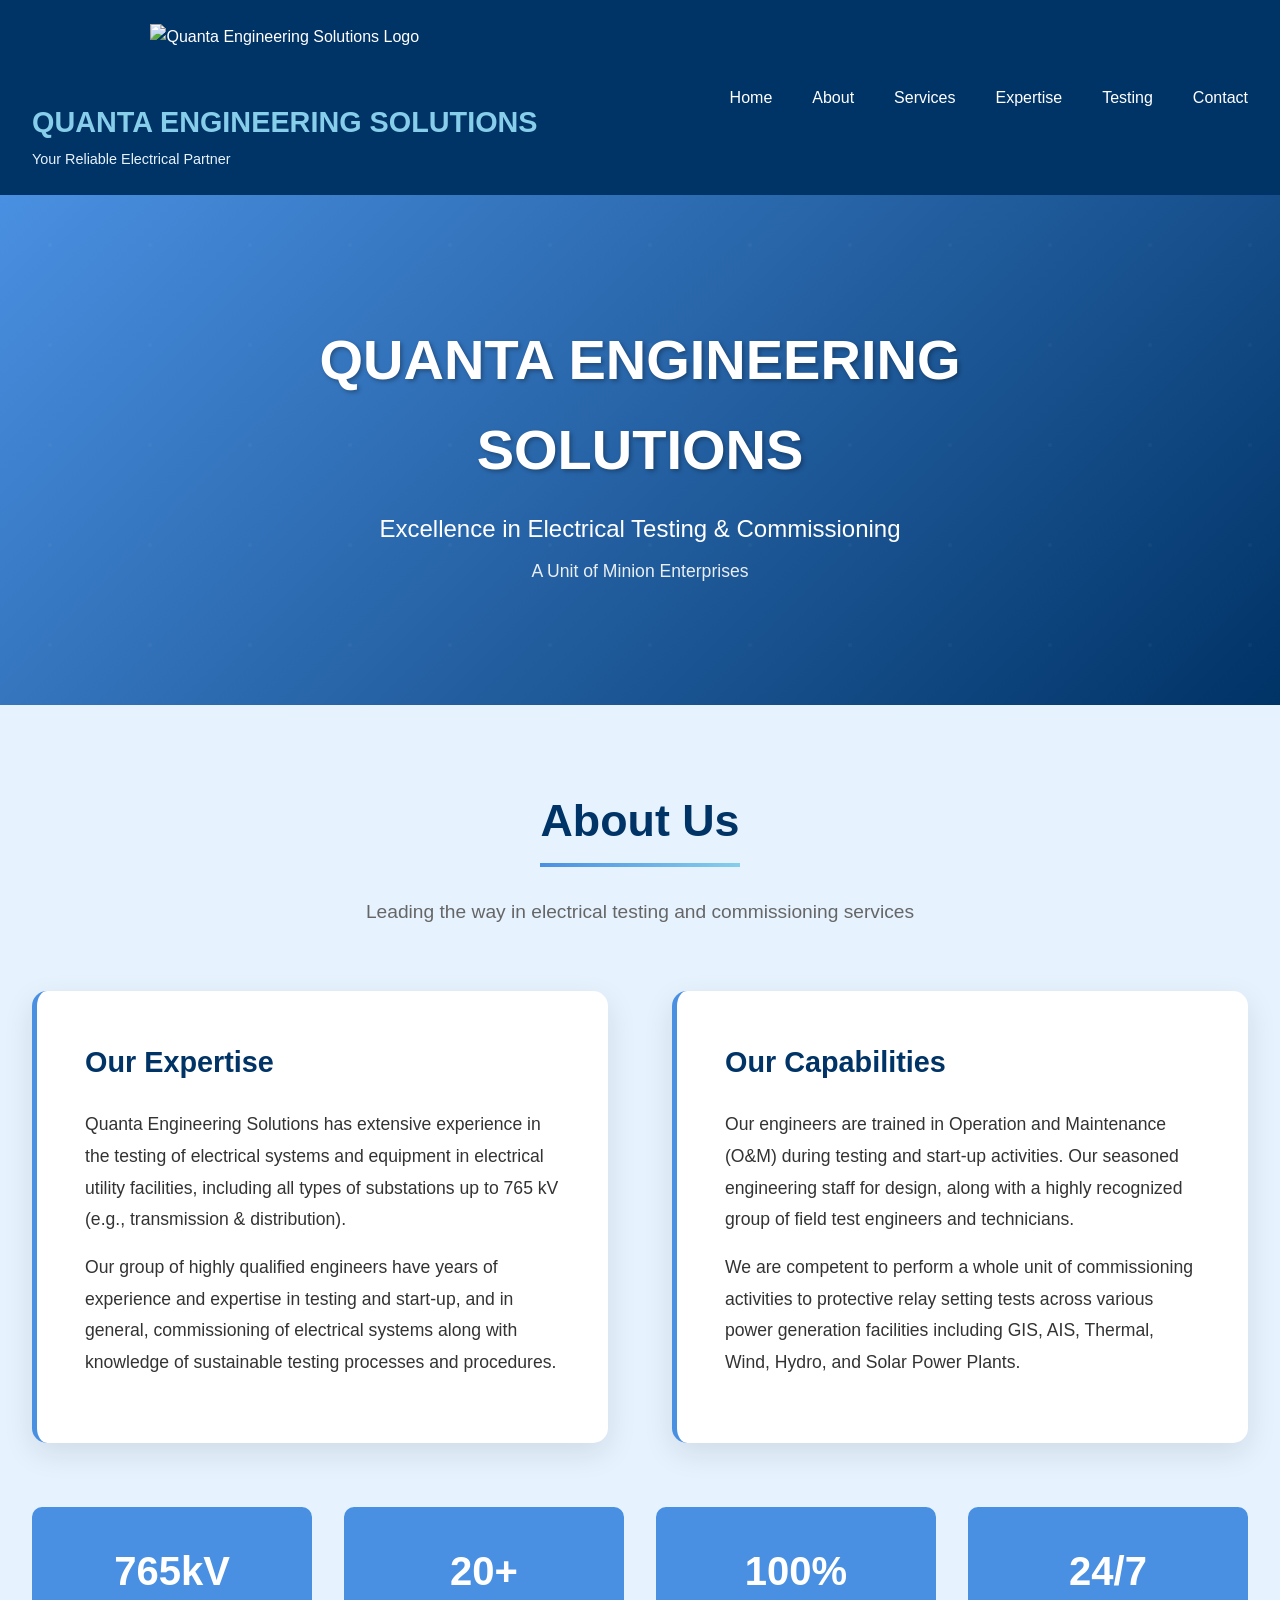
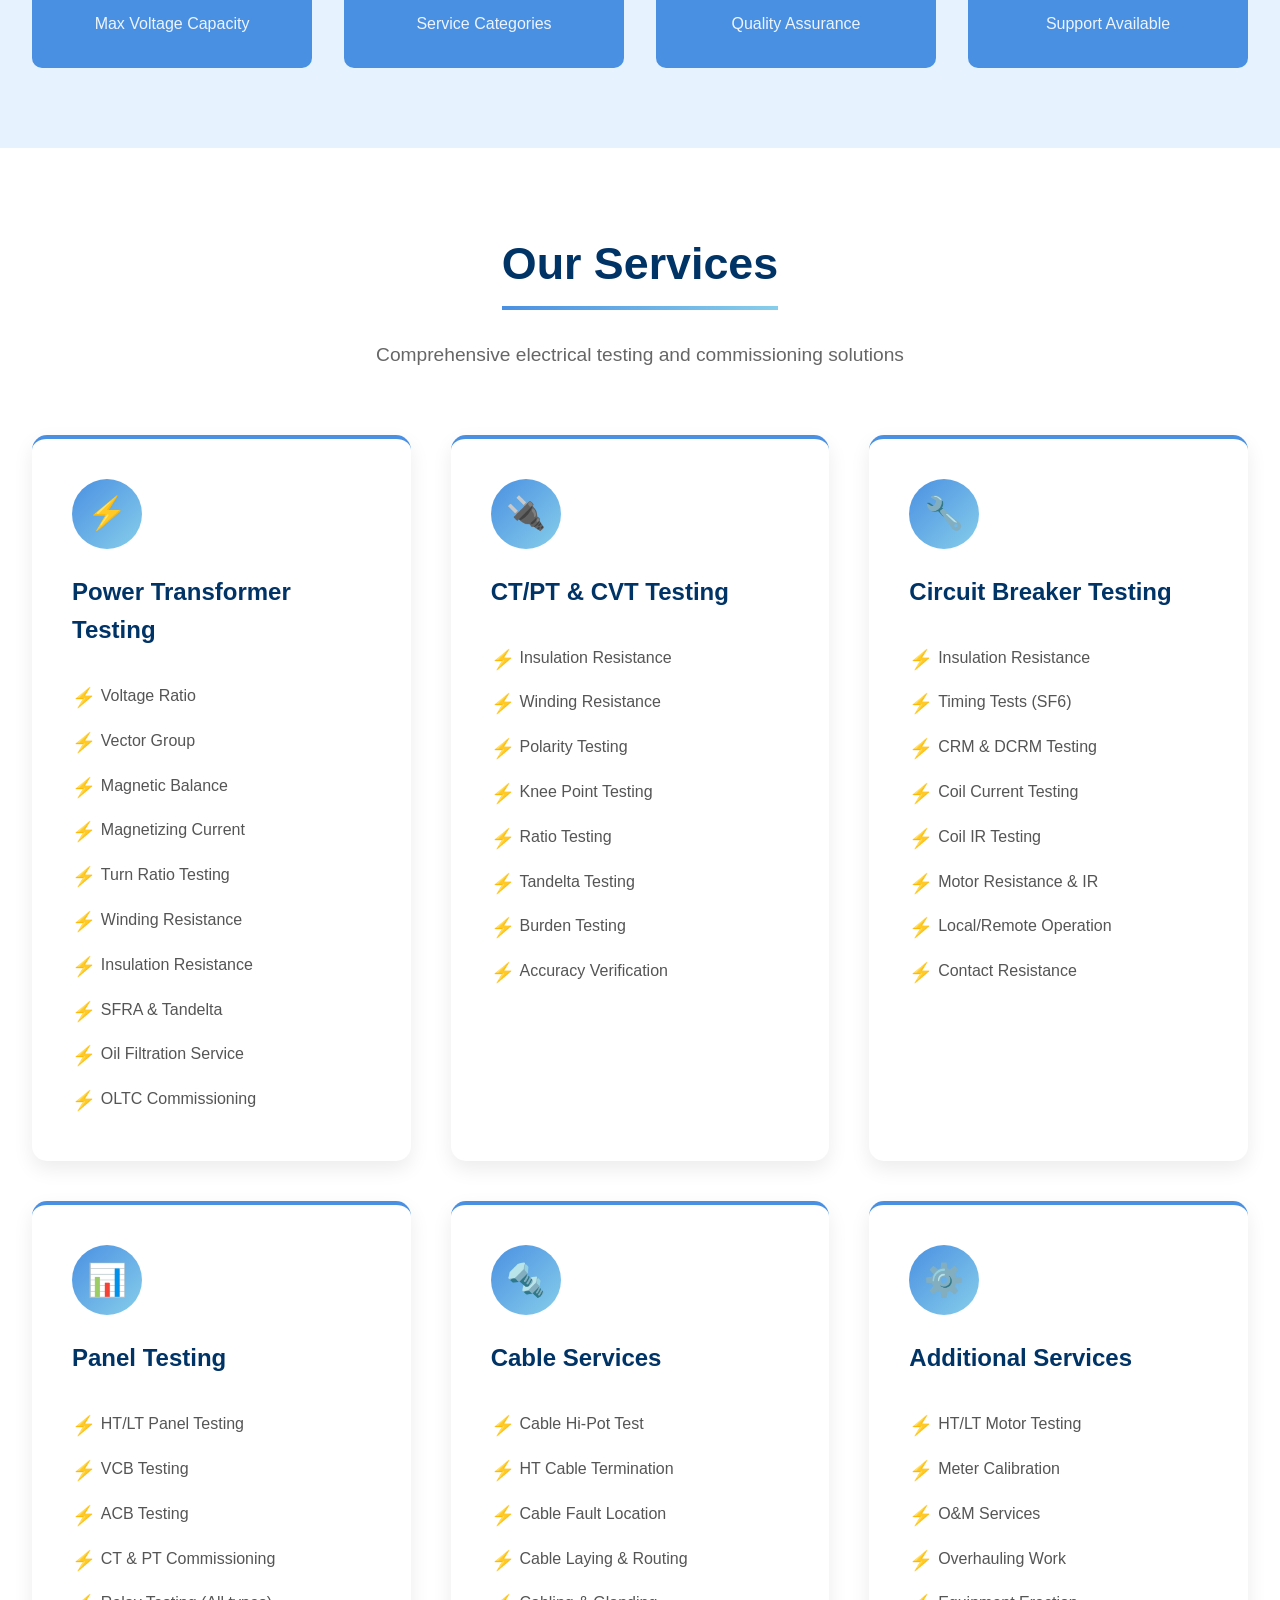
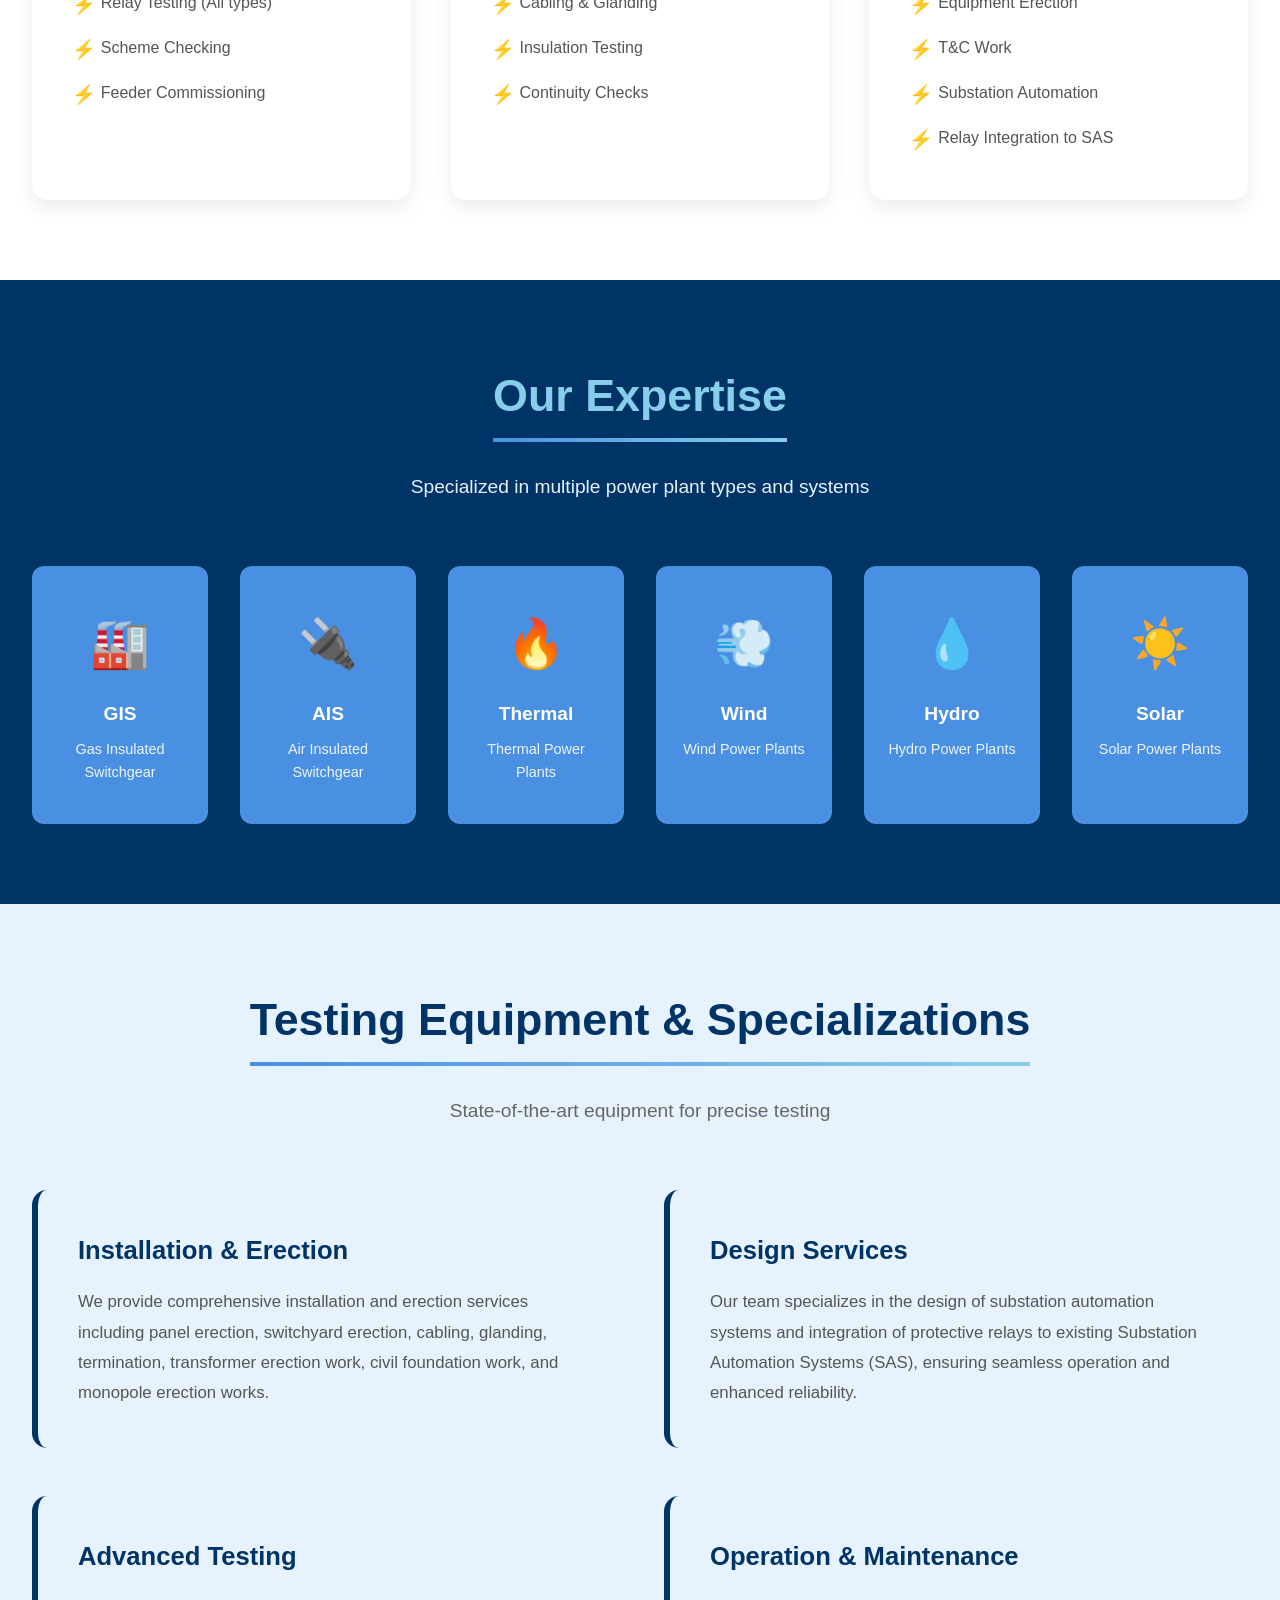
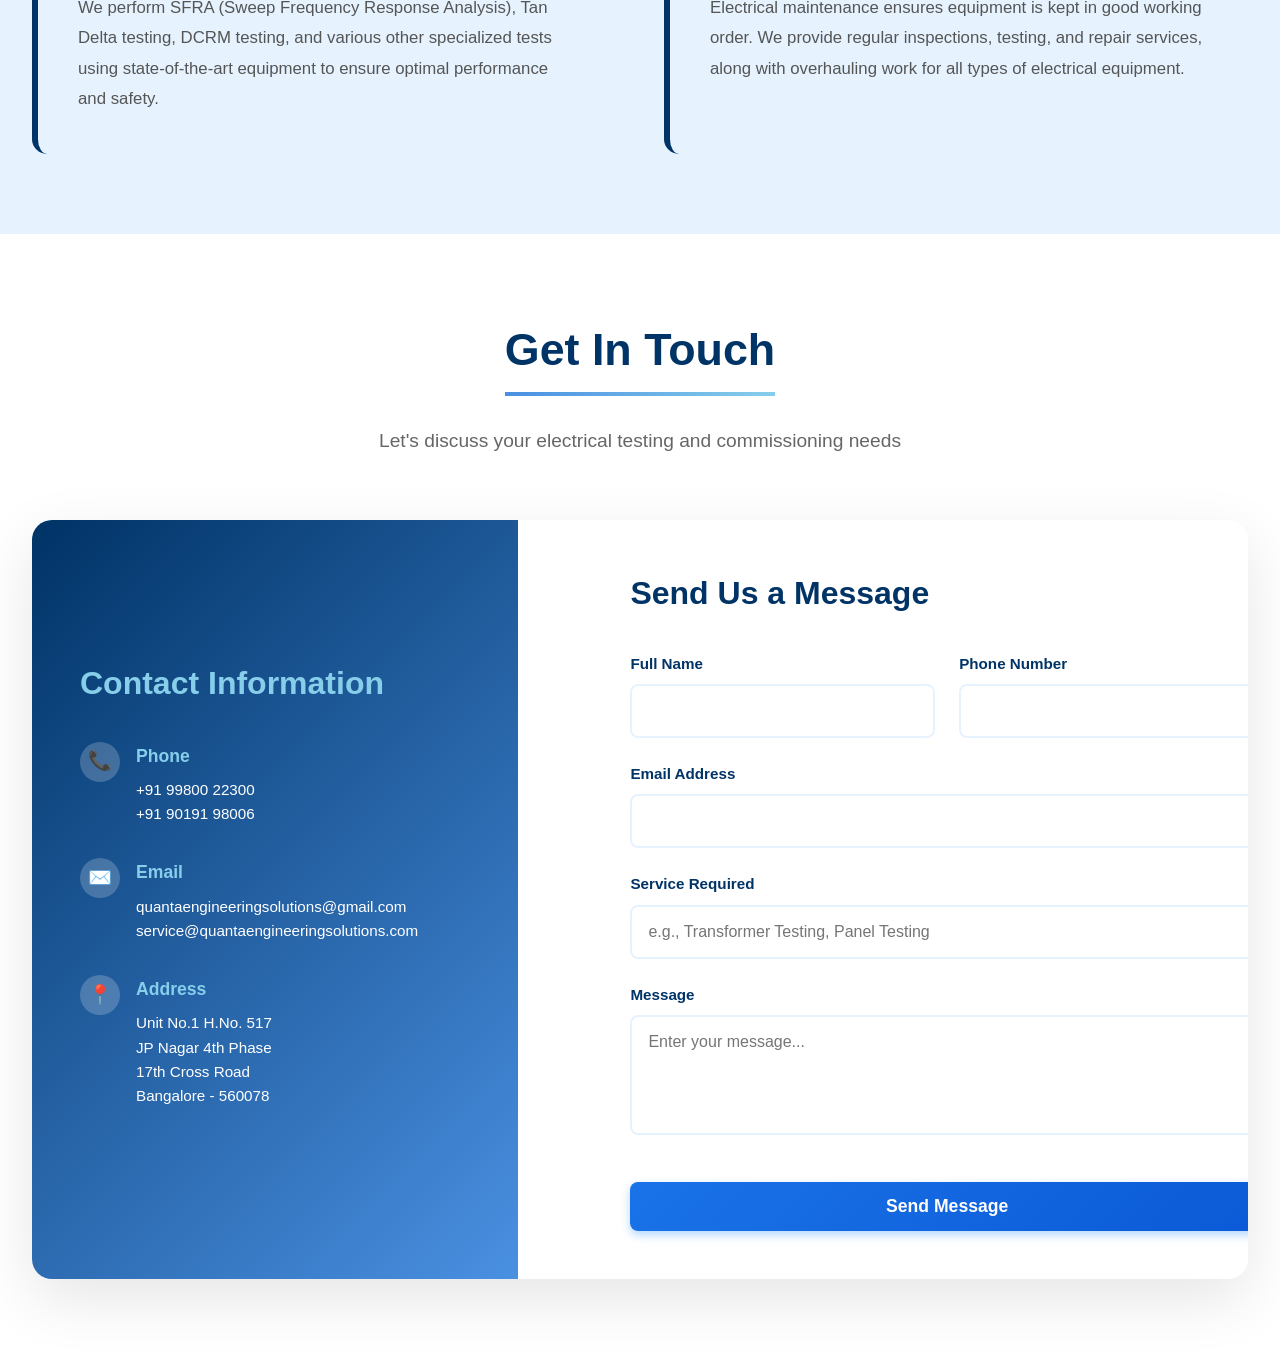
==== commit 288cdb69: "Update quanta_engineering_website.html" ====
--- a/quanta_engineering_website.html
+++ b/quanta_engineering_website.html
@@ -46,6 +46,27 @@
             display: flex;
             flex-direction: column;
         }
+.logo-section {
+    display: flex;
+    align-items: center;
+    gap: 15px;
+}
+
+.logo-img {
+    height: 60px;
+    width: auto;
+}
+
+.logo-text {
+    display: flex;
+    flex-direction: column;
+}
+
+@media (max-width: 768px) {
+    .logo-img {
+        height: 45px;
+    }
+}
 
         .logo {
             font-size: 1.8rem;
@@ -298,7 +319,7 @@
         }
 
         .service-box li::before {
-            content: '?';
+            content: '⚡';
             position: absolute;
             left: 0;
             color: var(--light-blue);
@@ -476,25 +497,22 @@
             min-height: 120px;
         }
 
-.submit-btn-centered {
-    background: linear-gradient(135deg, var(--light-blue), var(--dark-blue));
-    color: white;
-    padding: 1rem 2.5rem;
-    border: none;
-    border-radius: 10px;
-    font-size: 1.1rem;
-    font-weight: 600;
-    cursor: pointer;
-    transition: all 0.4s ease;
-    width: auto;           /* width based on content */
-    display: inline-block; /* allows centering */
-    box-shadow: 0 5px 15px rgba(74,144,226,0.3);
-}
-
-.submit-btn-centered:hover {
-    transform: translateY(-3px) scale(1.05);
-    box-shadow: 0 10px 25px rgba(74,144,226,0.6);
-}
+        .submit-btn {
+            background: linear-gradient(135deg, var(--light-blue), var(--dark-blue));
+            color: white;
+            padding: 1.2rem 3rem;
+            border: none;
+            border-radius: 8px;
+            font-size: 1.1rem;
+            font-weight: 600;
+            cursor: pointer;
+            transition: all 0.3s;
+            width: 100%;
+        }
+
+        .submit-btn:hover {
+            transform: translateY(-3px);
+            box-shadow: 0 10px 25px rgba(74, 144, 226, 0.4);
         }
 
         .footer {
@@ -617,15 +635,47 @@
                 grid-template-columns: 1fr;
             }
         }
-    </style>
+ /* Updated Send Button */
+.send-btn {
+    display: inline-block;
+    width: 100%;
+    padding: 14px;
+    font-size: 1.1rem;
+    font-weight: 600;
+    color: white;
+    background: linear-gradient(135deg, #1a73e8, #0b59d6);
+    border: none;
+    border-radius: 8px;
+    cursor: pointer;
+    transition: transform 0.2s, box-shadow 0.2s ease;
+    box-shadow: 0 4px 10px rgba(0, 123, 255, 0.3);
+    margin-top: 15px;
+}
+
+/* Hover effect */
+.send-btn:hover {
+    transform: translateY(-2px);
+    box-shadow: 0 6px 16px rgba(0, 123, 255, 0.4);
+}
+
+/* Active state */
+.send-btn:active {
+    transform: translateY(0);
+    box-shadow: 0 3px 8px rgba(0, 123, 255, 0.3);
+}   
+	</style>
 </head>
 <body>
     <header class="header">
         <nav class="nav-container">
-            <div class="logo-section">
-                <div class="logo">QUANTA ENGINEERING SOLUTIONS</div>
-                <div class="tagline">Your Reliable Electrical Partner</div>
-            </div>
+<div class="logo-section">
+    <img src="images/quanta-logo.png" alt="Quanta Engineering Solutions Logo" class="logo-img">
+    <div class="logo-text">
+        <div class="logo">QUANTA ENGINEERING SOLUTIONS</div>
+        <div class="tagline">Your Reliable Electrical Partner</div>
+    </div>
+</div>
+
             <ul class="nav-menu">
                 <li><a href="#home">Home</a></li>
                 <li><a href="#about">About</a></li>
@@ -696,7 +746,7 @@
 
             <div class="services-layout">
                 <div class="service-box">
-                    <div class="service-icon">?</div>
+                    <div class="service-icon">⚡</div>
                     <h3>Power Transformer Testing</h3>
                     <ul>
                         <li>Voltage Ratio</li>
@@ -713,7 +763,7 @@
                 </div>
 
                 <div class="service-box">
-                    <div class="service-icon">??</div>
+                    <div class="service-icon">🔌</div>
                     <h3>CT/PT & CVT Testing</h3>
                     <ul>
                         <li>Insulation Resistance</li>
@@ -728,7 +778,7 @@
                 </div>
 
                 <div class="service-box">
-                    <div class="service-icon">??</div>
+                    <div class="service-icon">🔧</div>
                     <h3>Circuit Breaker Testing</h3>
                     <ul>
                         <li>Insulation Resistance</li>
@@ -743,7 +793,7 @@
                 </div>
 
                 <div class="service-box">
-                    <div class="service-icon">??</div>
+                    <div class="service-icon">📊</div>
                     <h3>Panel Testing</h3>
                     <ul>
                         <li>HT/LT Panel Testing</li>
@@ -757,7 +807,7 @@
                 </div>
 
                 <div class="service-box">
-                    <div class="service-icon">??</div>
+                    <div class="service-icon">🔩</div>
                     <h3>Cable Services</h3>
                     <ul>
                         <li>Cable Hi-Pot Test</li>
@@ -771,7 +821,7 @@
                 </div>
 
                 <div class="service-box">
-                    <div class="service-icon">??</div>
+                    <div class="service-icon">⚙️</div>
                     <h3>Additional Services</h3>
                     <ul>
                         <li>HT/LT Motor Testing</li>
@@ -787,8 +837,7 @@
             </div>
         </div>
     </section>
-
-    <section id="expertise" class="section-dark">
+	    <section id="expertise" class="section-dark">
         <div class="container">
             <div class="section-header">
                 <h2 class="section-title">Our Expertise</h2>
@@ -797,39 +846,38 @@
 
             <div class="expertise-grid">
                 <div class="expertise-box">
-                    <div class="expertise-icon">??</div>
+                    <div class="expertise-icon">🏭</div>
                     <h3>GIS</h3>
                     <p>Gas Insulated Switchgear</p>
                 </div>
                 <div class="expertise-box">
-                    <div class="expertise-icon">??</div>
+                    <div class="expertise-icon">🔌</div>
                     <h3>AIS</h3>
                     <p>Air Insulated Switchgear</p>
                 </div>
                 <div class="expertise-box">
-                    <div class="expertise-icon">??</div>
+                    <div class="expertise-icon">🔥</div>
                     <h3>Thermal</h3>
                     <p>Thermal Power Plants</p>
                 </div>
                 <div class="expertise-box">
-                    <div class="expertise-icon">??</div>
+                    <div class="expertise-icon">💨</div>
                     <h3>Wind</h3>
                     <p>Wind Power Plants</p>
                 </div>
                 <div class="expertise-box">
-                    <div class="expertise-icon">??</div>
+                    <div class="expertise-icon">💧</div>
                     <h3>Hydro</h3>
                     <p>Hydro Power Plants</p>
                 </div>
                 <div class="expertise-box">
-                    <div class="expertise-icon">??</div>
+                    <div class="expertise-icon">☀️</div>
                     <h3>Solar</h3>
                     <p>Solar Power Plants</p>
                 </div>
             </div>
         </div>
     </section>
-
     <section id="testing" class="section-alt">
         <div class="container">
             <div class="section-header">
@@ -873,7 +921,7 @@
                     <h3>Contact Information</h3>
                     
                     <div class="contact-detail">
-                        <div class="contact-icon">??</div>
+                        <div class="contact-icon">📞</div>
                         <div class="contact-detail-content">
                             <h4>Phone</h4>
                             <p>+91 99800 22300<br>+91 90191 98006</p>
@@ -881,15 +929,16 @@
                     </div>
 
                     <div class="contact-detail">
-                        <div class="contact-icon">??</div>
+                        <div class="contact-icon">✉️</div>
                         <div class="contact-detail-content">
                             <h4>Email</h4>
-                            <p>service@quantaengineeringsolutions.com</p>
+                            <p>quantaengineeringsolutions@gmail.com</p>
+							<p>service@quantaengineeringsolutions.com</p>
                         </div>
                     </div>
 
                     <div class="contact-detail">
-                        <div class="contact-icon">??</div>
+                        <div class="contact-icon">📍</div>
                         <div class="contact-detail-content">
                             <h4>Address</h4>
                             <p>Unit No.1 H.No. 517<br>
@@ -900,56 +949,73 @@
                     </div>
                 </div>
 
-                <div class="contact-form-section">
-                    <h3>Send Us a Message</h3>
-                    <form id="contactForm">
-                        <div class="form-grid">
-                            <div class="form-group">
-                                <label for="name">Full Name</label>
-                                <input type="text" id="name" name="name" required>
-                            </div>
-                            <div class="form-group">
-                                <label for="phone">Phone Number</label>
-                                <input type="tel" id="phone" name="phone" required>
-                            </div>
-                        </div>
-                        
-                        <div class="form-group full-width">
-                            <label for="email">Email Address</label>
-                            <input type="email" id="email" name="email" required>
-                        </div>
-                        
-                        <div class="form-group full-width">
-                            <label for="service">Service Required</label>
-                            <input type="text" id="service" name="service" placeholder="e.g., Transformer Testing, Panel Testing">
-                        </div>
-                        
-<div class="form-group full-width" style="margin-top: 2rem; text-align: center;">
-    <button type="submit" class="submit-btn-centered">Send Message</button>
-</div>
-
-<!-- ✅ EmailJS -->
-<script src="https://cdn.emailjs.com/dist/email.min.js"></script>
+<!-- Contact Section -->
+<section id="contact">
+    <div class="contact-form-section">
+        <h3>Send Us a Message</h3>
+        <form id="contactForm">
+            <div class="form-grid">
+                <div class="form-group">
+                    <label for="name">Full Name</label>
+                    <input type="text" id="name" name="user_name" required>
+                </div>
+                <div class="form-group">
+                    <label for="phone">Phone Number</label>
+                    <input type="tel" id="phone" name="user_phone" required>
+                </div>
+            </div>
+            
+            <div class="form-group full-width">
+                <label for="email">Email Address</label>
+                <input type="email" id="email" name="user_email" required>
+            </div>
+            
+            <div class="form-group full-width">
+                <label for="service">Service Required</label>
+                <input type="text" id="service" name="service_required" placeholder="e.g., Transformer Testing, Panel Testing">
+            </div>
+
+            <div class="form-group full-width">
+                <label for="message">Message</label>
+                <textarea id="message" name="message" rows="4" placeholder="Enter your message..." required></textarea>
+            </div>
+
+            <button type="submit" class="send-btn">Send Message</button>
+            <p id="statusMessage"></p>
+        </form>
+    </div>
+</section>
+
+<!-- EmailJS JavaScript SDK -->
+<script src="https://cdn.jsdelivr.net/npm/emailjs-com@3/dist/email.min.js"></script>
 <script>
-   (function(){
-      emailjs.init("ipddUcfuhSm67v2JJ");
-   })();
-
-   document.getElementById('contactForm').addEventListener('submit', function(e) {
-       e.preventDefault();
-
-       const formData = {
-           name: document.getElementById('name').value,
-           phone: document.getElementById('phone').value,
-           email: document.getElementById('email').value,
-           service: document.getElementById('service').value
-       };
-
-       emailjs.send('service_q6ga807', 'template_js61yig', formData)
-           .then(() => alert('✅ Message sent successfully!'),
-                 err => alert('❌ Failed to send message.'));
-   });
+    (function() {
+        emailjs.init("ipddUcfuhSm67v2JJ"); // ← Your EmailJS Public Key
+    })();
+
+    document.getElementById('contactForm').addEventListener('submit', function(event) {
+        event.preventDefault();
+
+        const form = this;
+
+        // First email - admin notification
+        emailjs.sendForm('service_q6ga807', 'template_js61yig', form)
+            .then(function() {
+                // Now send auto-reply
+                return emailjs.sendForm('service_q6ga807', 'template_pempxbe', form);
+            })
+            .then(function() {
+                // If auto-reply succeeds
+                document.getElementById('statusMessage').innerText = "Message sent successfully! Check your email for confirmation.";
+                document.getElementById('statusMessage').style.color = "green";
+                form.reset();
+            })
+            .catch(function(error) {
+                console.log("Error:", error);
+
+                document.getElementById('statusMessage').innerText = "There was an issue sending your message. Please try again.";
+                document.getElementById('statusMessage').style.color = "red";
+            });
+    });
 </script>
 
-</body>
-</html>
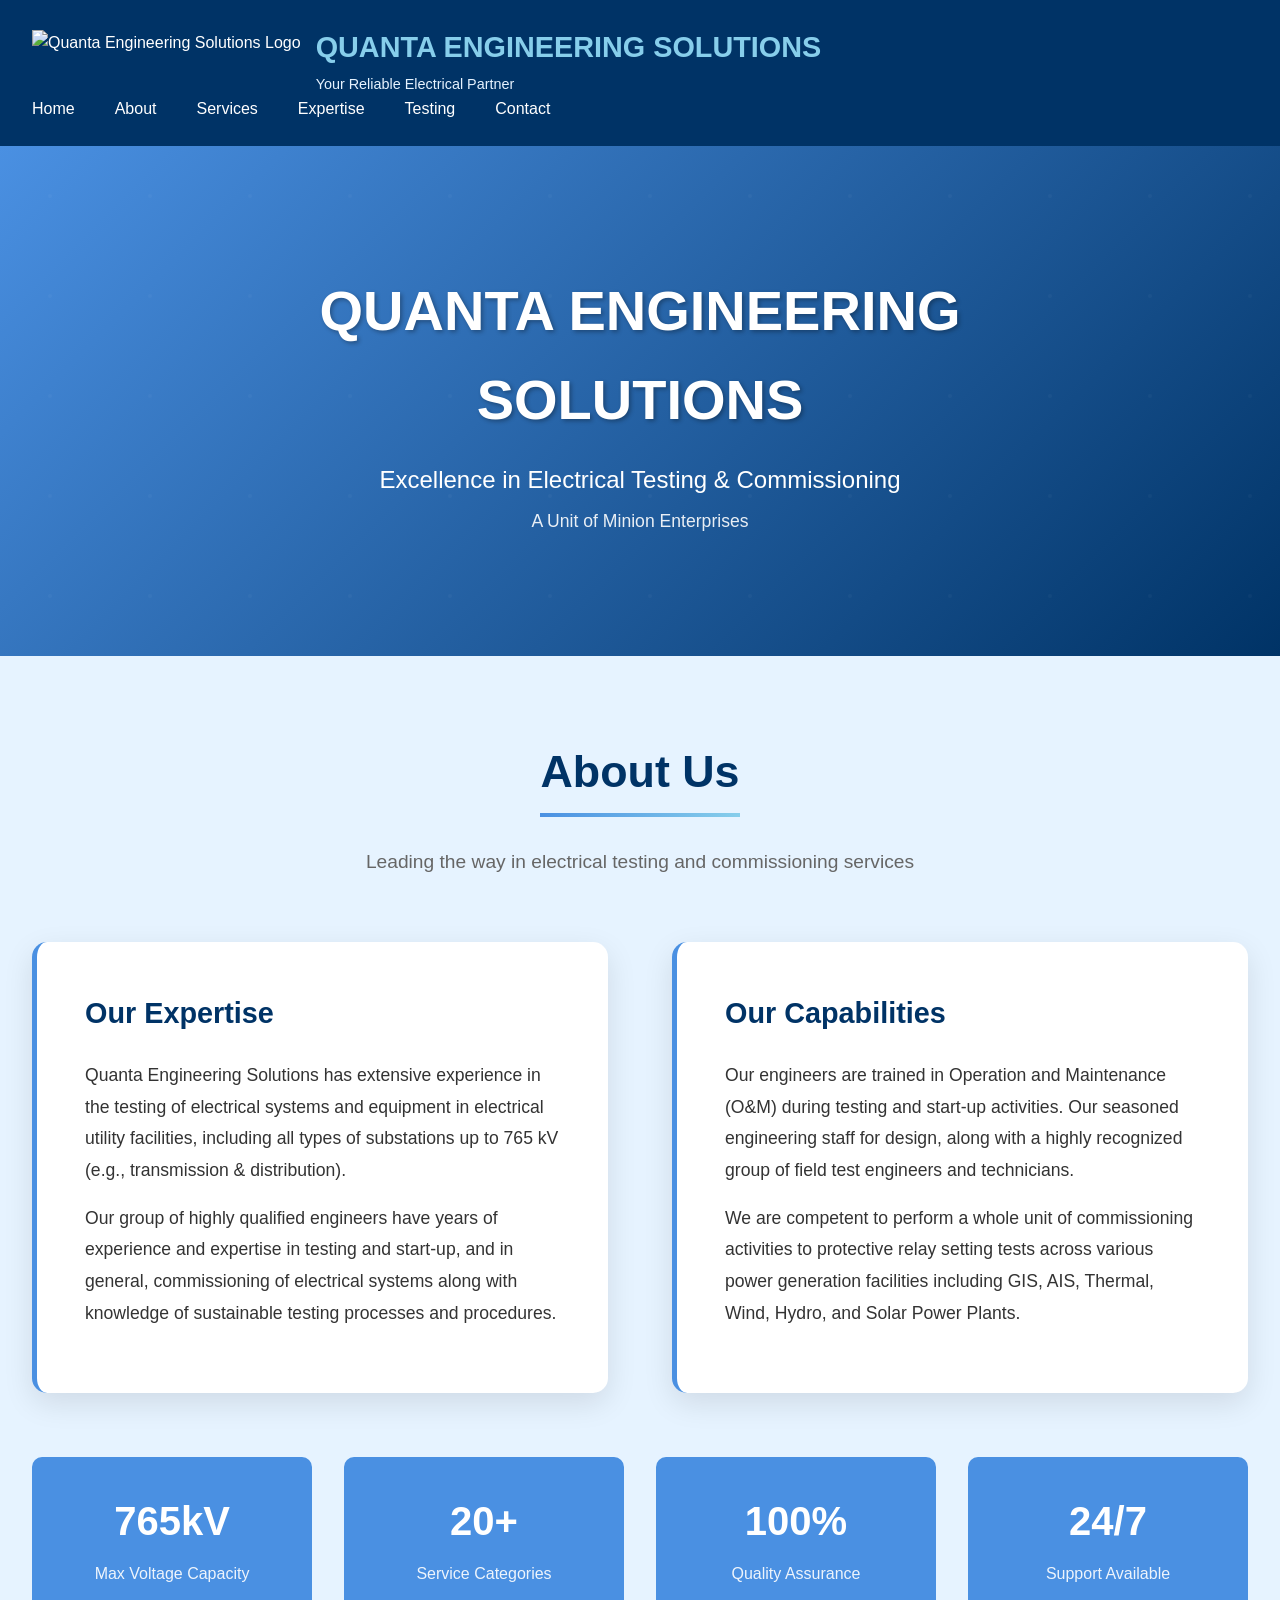
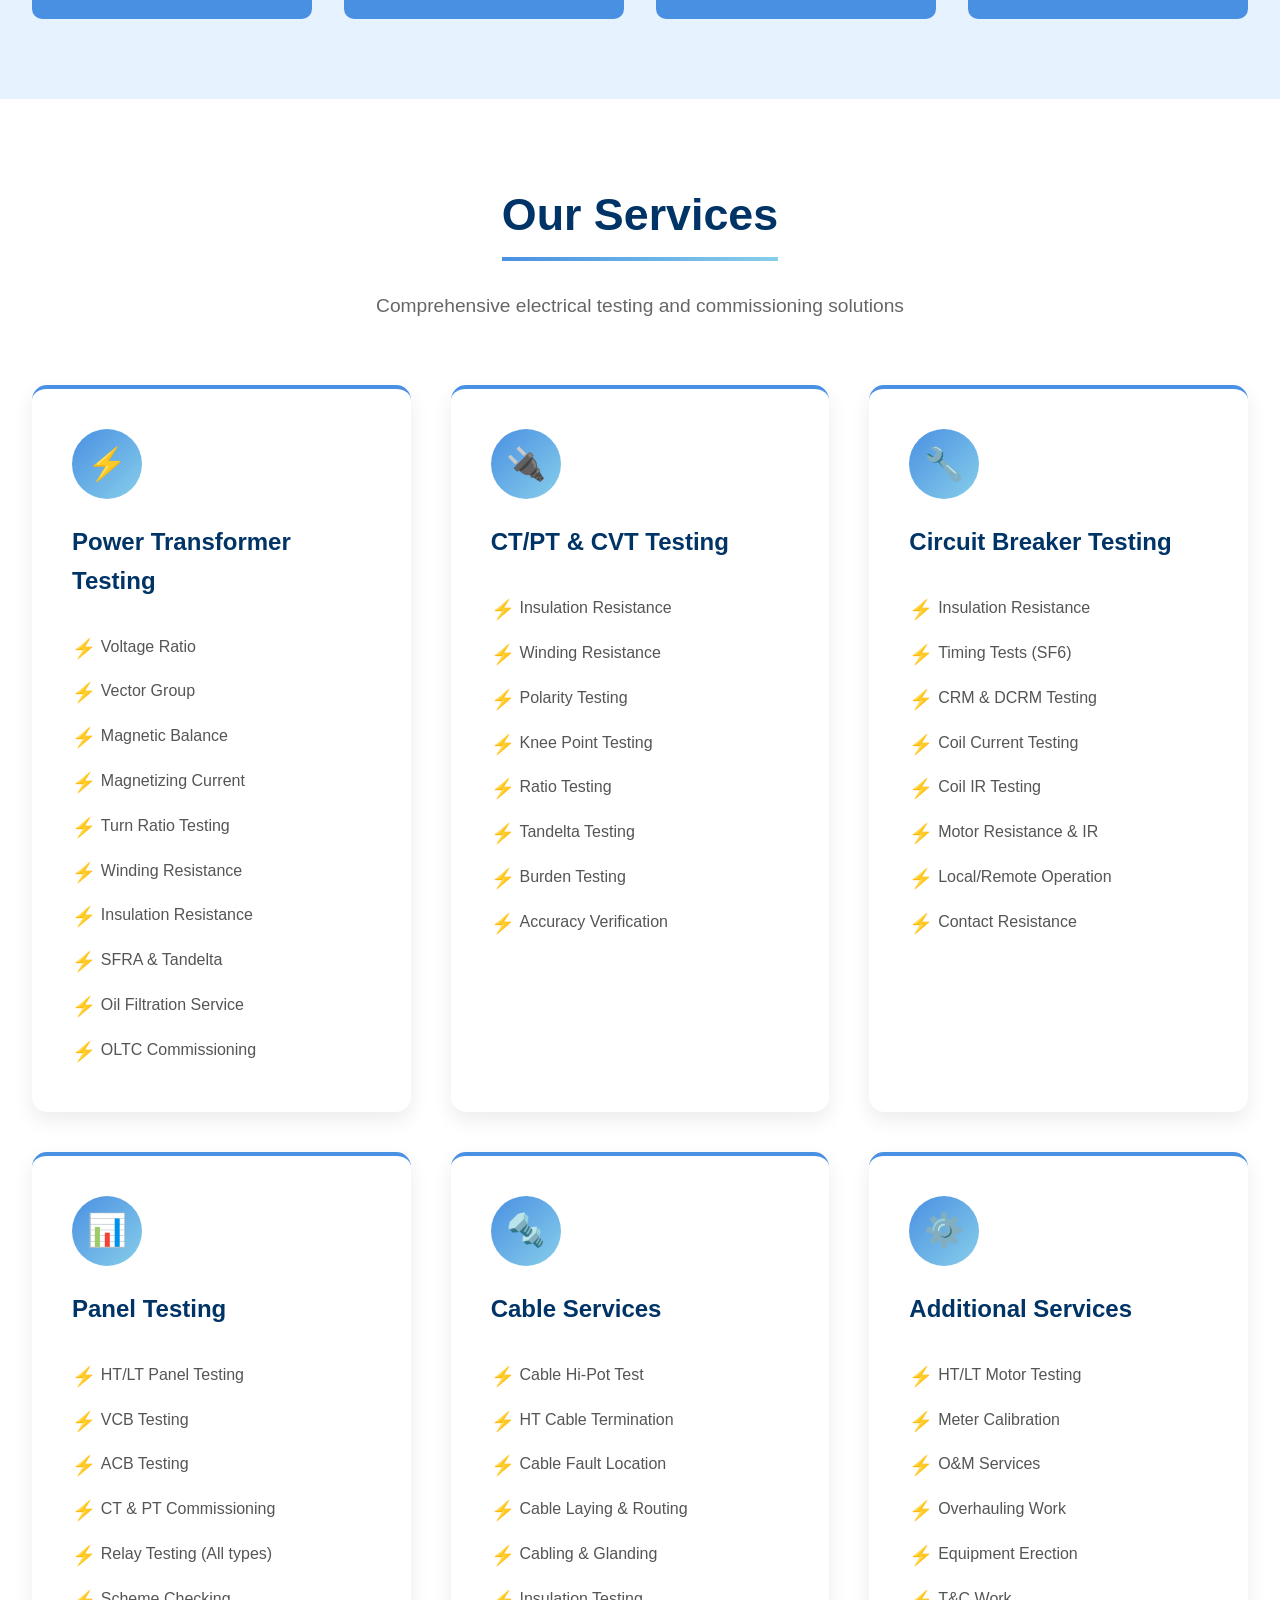
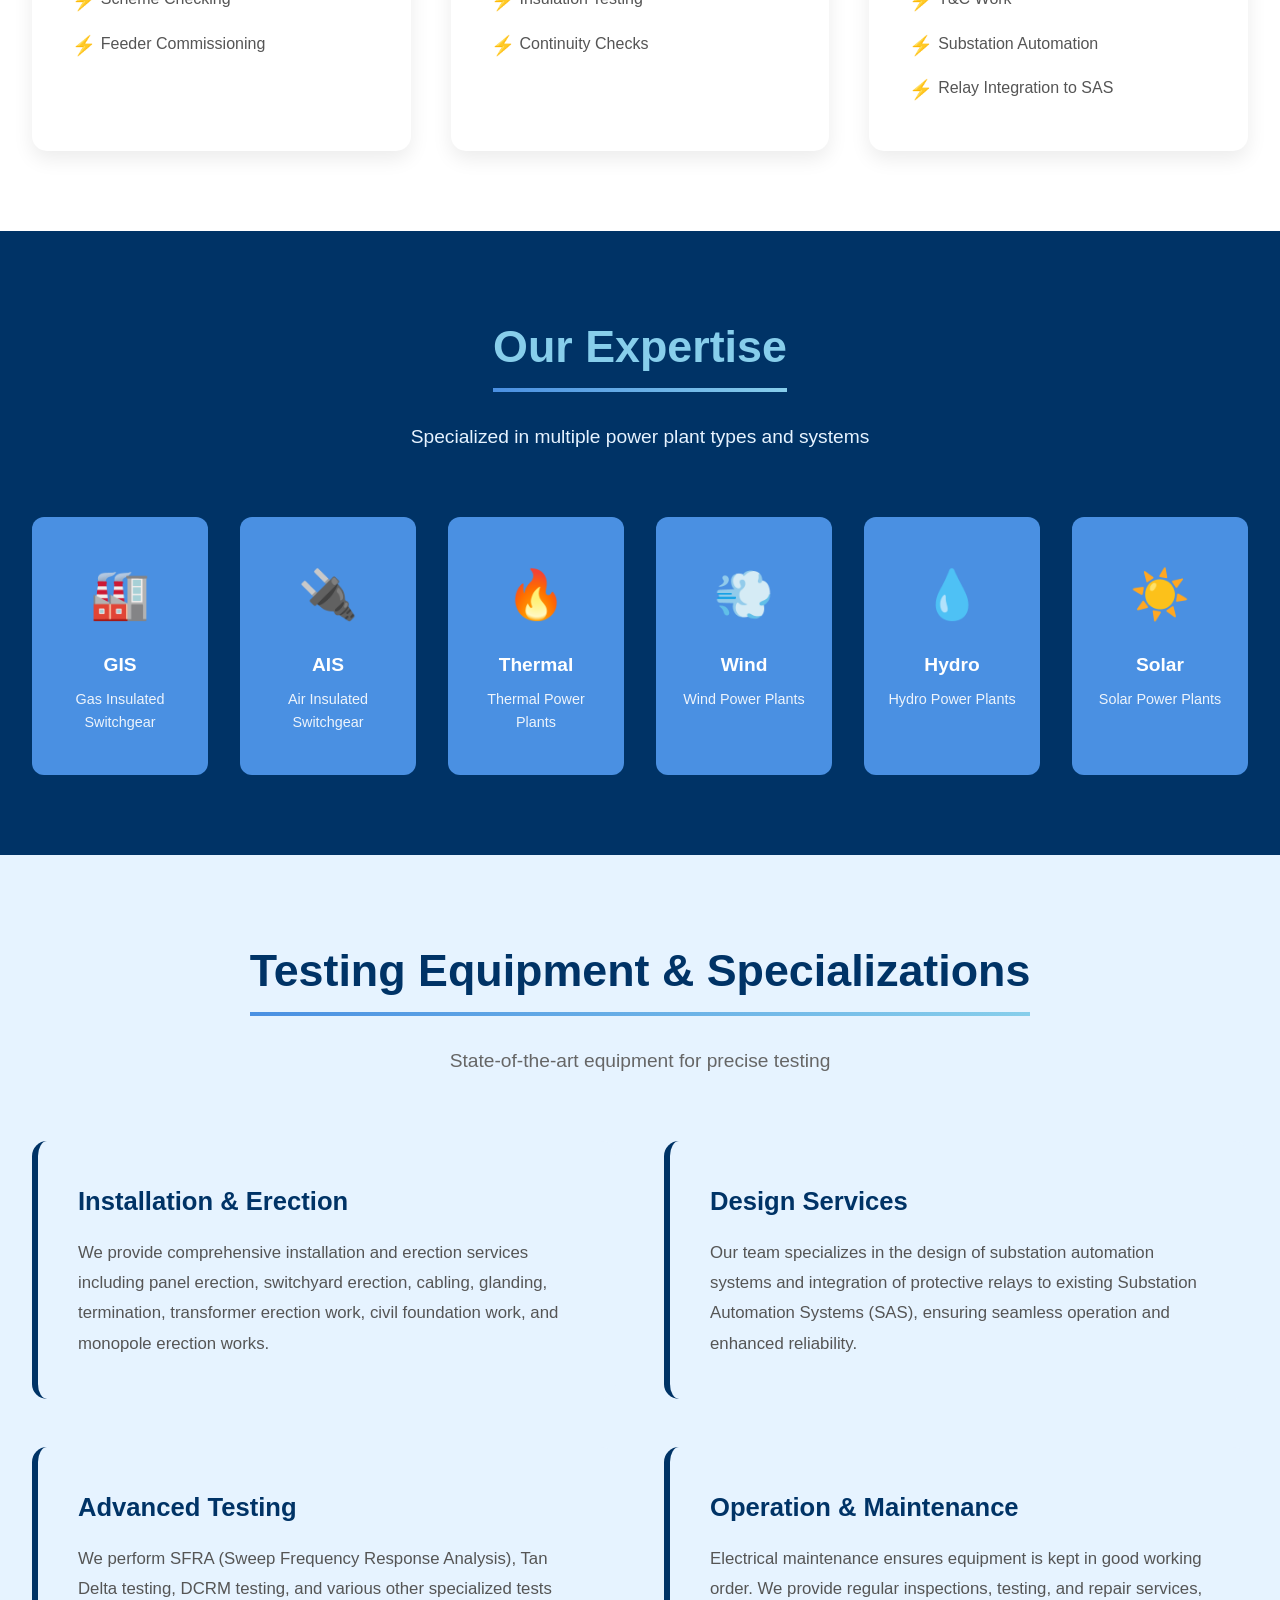
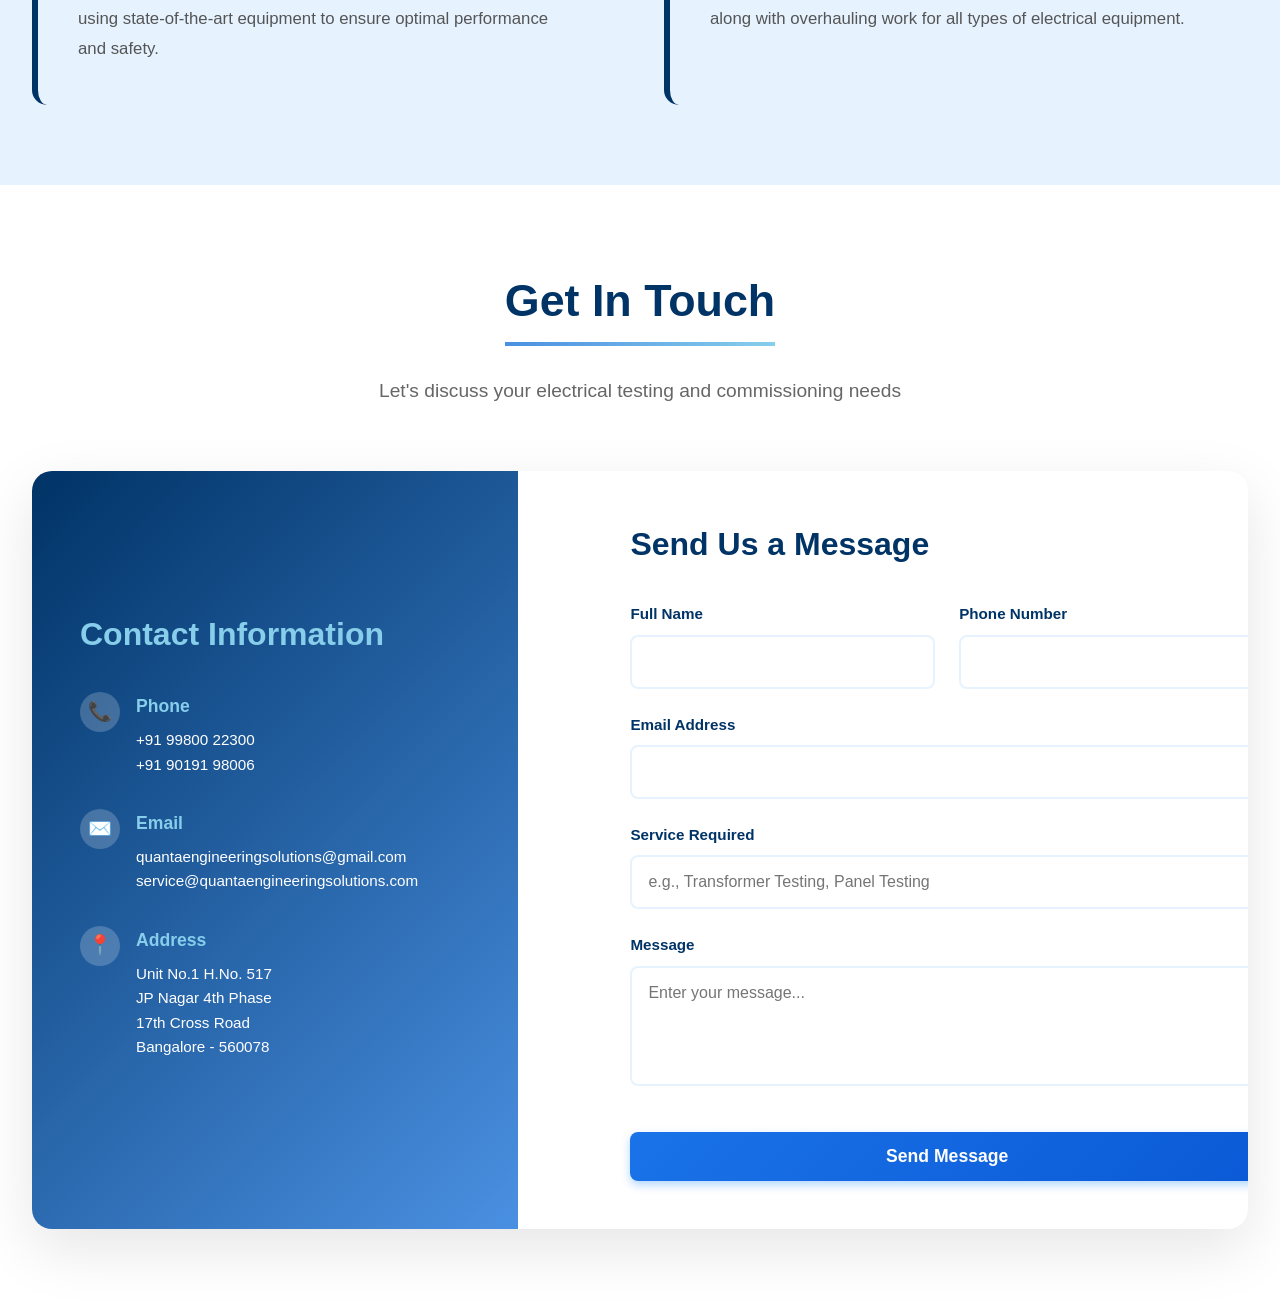
==== commit 671b7649: "Update quanta_engineering_website.html" ====
--- a/quanta_engineering_website.html
+++ b/quanta_engineering_website.html
@@ -40,11 +40,6 @@
             justify-content: space-between;
             align-items: center;
             flex-wrap: wrap;
-        }
-
-        .logo-section {
-            display: flex;
-            flex-direction: column;
         }
 .logo-section {
     display: flex;
@@ -669,12 +664,13 @@
     <header class="header">
         <nav class="nav-container">
 <div class="logo-section">
-    <img src="images/quanta-logo.png" alt="Quanta Engineering Solutions Logo" class="logo-img">
+    <img src="QES new logo.png" alt="Quanta Engineering Solutions Logo" class="logo-img">
     <div class="logo-text">
         <div class="logo">QUANTA ENGINEERING SOLUTIONS</div>
         <div class="tagline">Your Reliable Electrical Partner</div>
     </div>
 </div>
+
 
             <ul class="nav-menu">
                 <li><a href="#home">Home</a></li>
